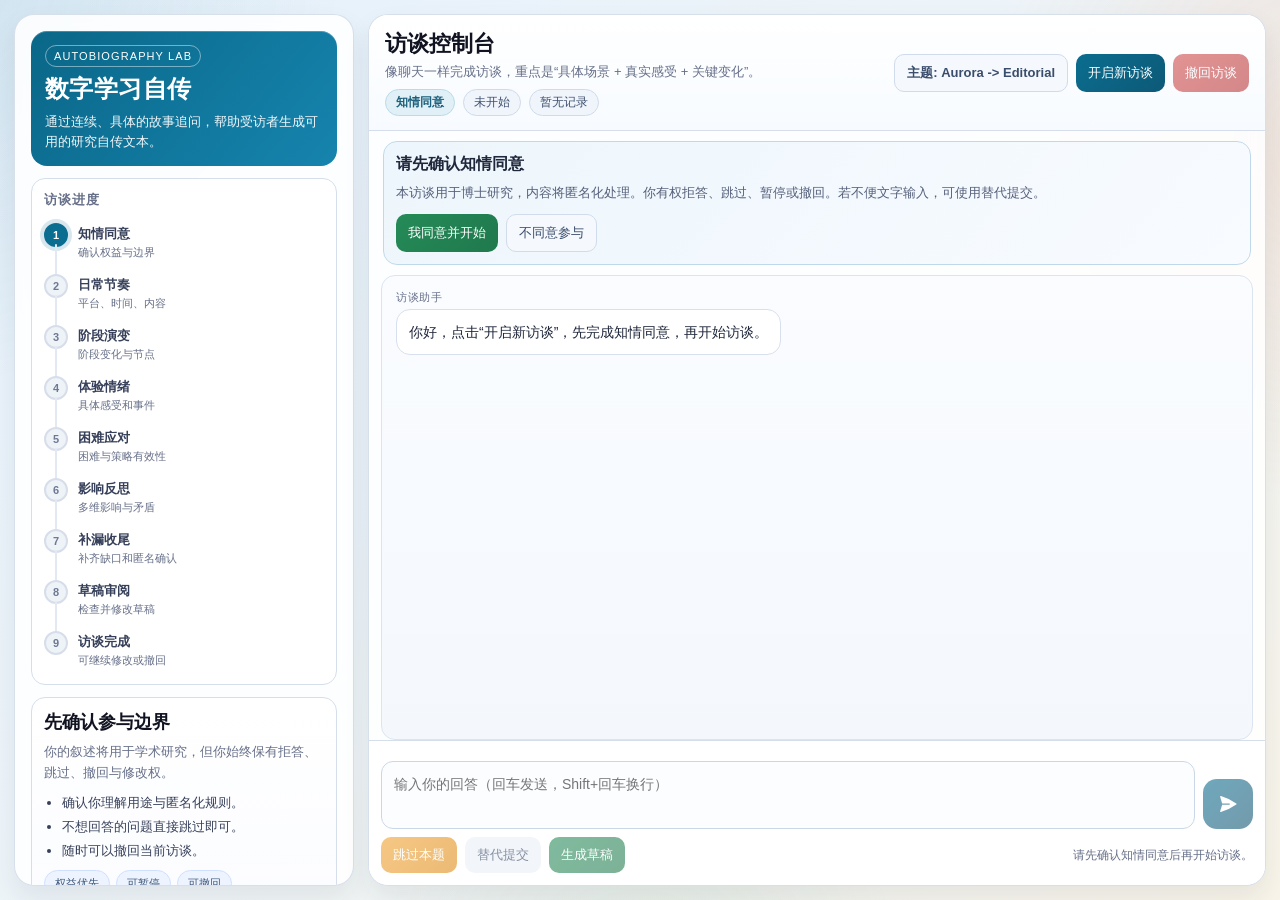
==== static/index.html @ bca1d4b9 "feat(frontend): split assets and add guided dual-theme interview UI" ====
<!DOCTYPE html>
<html lang="zh-CN">
<head>
    <meta charset="UTF-8" />
    <meta name="viewport" content="width=device-width, initial-scale=1.0" />
    <title>数字学习自传访谈</title>
    <link rel="stylesheet" href="/static/styles.css" />
</head>
<body>
<div class="ambient"></div>

<div class="app-shell">
    <aside class="left-panel">
        <section class="brand-card">
            <span class="brand-tag">Autobiography Lab</span>
            <h1 class="brand-title">数字学习自传</h1>
            <p class="brand-subtitle">通过连续、具体的故事追问，帮助受访者生成可用的研究自传文本。</p>
        </section>

        <section class="stage-card">
            <h3 class="card-title">访谈进度</h3>
            <div class="stage-rail" id="stageRail"></div>
        </section>

        <section class="guide-card">
            <h2 class="guide-title" id="guideTitle">访谈引导</h2>
            <p class="guide-desc" id="guideDesc"></p>
            <ul class="guide-list" id="guideList"></ul>
            <div class="guide-examples" id="guideExamples"></div>
        </section>

        <section class="rights-card">
            <h3 class="card-title">参与者权益</h3>
            <ul class="rights-list">
                <li>可跳过任何问题，不需要解释。</li>
                <li>可随时撤回访谈。</li>
                <li>可上传替代材料（音频/视频转写）。</li>
                <li>生成草稿后可继续修改再定稿。</li>
                <li>系统会对敏感信息做匿名化处理。</li>
            </ul>
        </section>
    </aside>

    <main class="main-panel">
        <header class="topbar">
            <div>
                <h2 class="topbar-title">访谈控制台</h2>
                <p class="topbar-sub">像聊天一样完成访谈，重点是“具体场景 + 真实感受 + 关键变化”。</p>
                <div class="meta-row">
                    <span class="pill stage" id="stageBadge" data-stage="consent_pending">待同意</span>
                    <span class="pill" id="tokenBadge">未开始</span>
                    <span class="pill" id="statsBadge">暂无记录</span>
                </div>
            </div>
            <div class="topbar-actions">
                <button class="btn btn-plain theme-toggle" id="themeToggleBtn" onclick="toggleTheme()">切换主题</button>
                <button class="btn btn-brand" id="newInterviewBtn" onclick="startNewInterview()">开启新访谈</button>
                <button class="btn btn-danger" id="withdrawBtn" onclick="withdrawInterview()">撤回访谈</button>
            </div>
        </header>

        <section class="consent-strip" id="consentStrip">
            <h3 class="consent-title">请先确认知情同意</h3>
            <p class="consent-copy">
                本访谈用于博士研究，内容将匿名化处理。你有权拒答、跳过、暂停或撤回。若不便文字输入，可使用替代提交。
            </p>
            <div class="consent-actions">
                <button class="btn btn-primary" id="consentAgreeBtn" onclick="handleConsent(true)">我同意并开始</button>
                <button class="btn btn-plain" id="consentRejectBtn" onclick="handleConsent(false)">不同意参与</button>
            </div>
        </section>

        <section class="messages-wrap">
            <div class="messages" id="messages"></div>
        </section>

        <section class="composer">
            <div class="quick-chip-row" id="quickChips"></div>
            <div class="composer-row">
                <textarea id="userInput" placeholder="输入你的回答（回车发送，Shift+回车换行）" onkeydown="if(event.key==='Enter' && !event.shiftKey){event.preventDefault(); sendMessage();}"></textarea>
                <button class="circle-btn" id="sendBtn" onclick="sendMessage()" title="发送">
                    <svg xmlns="http://www.w3.org/2000/svg" viewBox="0 0 24 24" width="20" height="20" fill="currentColor">
                        <path d="M3.478 2.405a.75.75 0 00-.926.94l2.432 7.905H13.5a.75.75 0 010 1.5H4.984l-2.432 7.905a.75.75 0 00.926.94 60.519 60.519 0 0018.445-8.986.75.75 0 000-1.218A60.517 60.517 0 003.478 2.405z"/>
                    </svg>
                </button>
            </div>
            <div class="action-row">
                <div class="action-left">
                    <button class="btn btn-warning" id="skipBtn" onclick="skipQuestion()">跳过本题</button>
                    <button class="btn btn-secondary" id="altBtn" onclick="openAltModal()">替代提交</button>
                    <button class="btn btn-primary" id="finalizeBtn" onclick="finalizeInterview()">生成草稿</button>
                </div>
                <div class="action-right review-actions" id="reviewActions">
                    <button class="btn btn-secondary" onclick="openDraftModal()">查看草稿</button>
                    <button class="btn btn-secondary" onclick="focusRevisionInput()">继续修改</button>
                    <button class="btn btn-primary" onclick="approveFinal()">确认定稿</button>
                </div>
                <div class="status-line" id="statusLine"></div>
            </div>
        </section>
    </main>
</div>

<div class="modal" id="altModal" onclick="onBackdropClose(event, 'altModal')">
    <div class="sheet" role="dialog" aria-modal="true" aria-labelledby="altModalTitle">
        <h2 id="altModalTitle">替代提交</h2>
        <p class="sheet-sub">可提交音频/视频链接，或直接粘贴转写文本。系统会将转写并入访谈材料。</p>
        <div class="form-grid">
            <label>
                提交类型
                <select id="altType">
                    <option value="audio">audio</option>
                    <option value="video">video</option>
                    <option value="text_document">text_document</option>
                </select>
            </label>
            <label>
                链接（可选）
                <input class="field" id="altUrl" placeholder="https://..." />
            </label>
            <label>
                转写文本（建议）
                <textarea class="field" id="altTranscript" rows="6" placeholder="粘贴音频/视频转写文本"></textarea>
            </label>
            <label>
                补充说明（可选）
                <textarea class="field" id="altNote" rows="3" placeholder="例如：这是昨晚口述的学习回顾"></textarea>
            </label>
        </div>
        <div class="sheet-actions">
            <button class="btn btn-plain" onclick="closeAltModal()">取消</button>
            <button class="btn btn-primary" id="altSubmitBtn" onclick="submitAlternative()">提交替代材料</button>
        </div>
    </div>
</div>

<div class="modal" id="draftModal" onclick="onBackdropClose(event, 'draftModal')">
    <div class="sheet" role="dialog" aria-modal="true" aria-labelledby="draftModalTitle">
        <h2 id="draftModalTitle">自传草稿</h2>
        <p class="sheet-sub">先审阅草稿，再通过“继续修改”给出定向修改指令。</p>
        <pre id="draftContent">尚未生成草稿。</pre>
        <div class="form-grid">
            <label>
                修改指令
                <textarea class="field" id="reviseInstruction" rows="3" placeholder="例如：减少概括，增加职场阶段的具体事件与情绪细节"></textarea>
            </label>
        </div>
        <div class="sheet-actions">
            <button class="btn btn-plain" onclick="closeDraftModal()">关闭</button>
            <button class="btn btn-secondary" id="reviseBtn" onclick="reviseDraft()">继续修改草稿</button>
            <button class="btn btn-primary" id="approveBtn" onclick="approveFinal()">确认定稿</button>
        </div>
    </div>
</div>

<div class="toast" id="toast"></div>

<script src="/static/app.js" defer></script>
</body>
</html>
---- static/styles.css ----
:root {
            --ink-950: #111321;
            --ink-800: #1f273b;
            --ink-700: #37405a;
            --ink-500: #677089;
            --ink-300: #9ca7c0;
            --line: #d5deea;
            --paper: #ffffff;
            --cloud: #f3f7fb;
            --sky-a: #e6f1fb;
            --sky-b: #f9f4e9;
            --brand: #0b6d8f;
            --brand-strong: #035573;
            --brand-soft: #d9edf5;
            --accent: #e97b42;
            --accent-soft: #ffe5d6;
            --success: #24915f;
            --danger: #c73939;
            --warning: #f59c00;
            --shadow-lg: 0 24px 48px rgba(22, 34, 59, 0.12);
            --shadow-md: 0 12px 26px rgba(22, 34, 59, 0.08);
            --radius-xl: 20px;
            --radius-lg: 14px;
            --radius-md: 10px;
            --font-body: "Avenir Next", "PingFang SC", "Noto Sans SC", "Microsoft YaHei", sans-serif;
            --font-title: "Optima", "Avenir Next", "PingFang SC", sans-serif;
        }

        * { box-sizing: border-box; }

        html, body {
            margin: 0;
            padding: 0;
            width: 100%;
            height: 100%;
        }

        body {
            font-family: var(--font-body);
            color: var(--ink-800);
            background: linear-gradient(140deg, var(--sky-a) 0%, #edf4f9 44%, var(--sky-b) 100%);
            overflow: hidden;
            transition: background 0.35s ease, color 0.25s ease;
        }

        .ambient {
            position: fixed;
            inset: 0;
            pointer-events: none;
            z-index: 0;
            background:
                radial-gradient(40rem 40rem at -8% -6%, rgba(11, 109, 143, 0.12), transparent 70%),
                radial-gradient(32rem 32rem at 104% 16%, rgba(233, 123, 66, 0.14), transparent 70%),
                radial-gradient(24rem 24rem at 50% 110%, rgba(36, 145, 95, 0.08), transparent 70%);
            transition: background 0.35s ease;
        }

        body[data-theme="editorial"] {
            --ink-950: #251a16;
            --ink-800: #3a2d27;
            --ink-700: #56443b;
            --ink-500: #7f6a5d;
            --ink-300: #b5a79c;
            --line: #e4d8cb;
            --paper: #fffefb;
            --cloud: #f7efe8;
            --sky-a: #f5e7db;
            --sky-b: #efe6d7;
            --brand: #8c4f2f;
            --brand-strong: #6f3e25;
            --brand-soft: #f7dfcf;
            --accent: #b55d32;
            --accent-soft: #fbe1d2;
            --success: #2b7a57;
            --danger: #b24343;
            --warning: #d08d2a;
            --font-body: "Source Sans 3", "PingFang SC", "Noto Sans SC", "Microsoft YaHei", sans-serif;
            --font-title: "Iowan Old Style", "Songti SC", "Noto Serif SC", serif;
        }

        body[data-theme="editorial"] .ambient {
            background:
                radial-gradient(34rem 34rem at -8% -6%, rgba(181, 93, 50, 0.14), transparent 70%),
                radial-gradient(28rem 28rem at 104% 16%, rgba(140, 79, 47, 0.16), transparent 70%),
                radial-gradient(26rem 26rem at 50% 110%, rgba(187, 138, 91, 0.1), transparent 70%);
        }

        .app-shell {
            position: relative;
            z-index: 1;
            max-width: 1320px;
            margin: 0 auto;
            padding: 14px;
            height: 100%;
            display: grid;
            grid-template-columns: 340px minmax(0, 1fr);
            gap: 14px;
        }

        .left-panel,
        .main-panel {
            background: rgba(255, 255, 255, 0.88);
            border: 1px solid rgba(213, 222, 234, 0.94);
            border-radius: var(--radius-xl);
            box-shadow: var(--shadow-md);
            backdrop-filter: blur(8px);
        }

        .left-panel {
            padding: 16px;
            overflow: auto;
            display: flex;
            flex-direction: column;
            gap: 12px;
        }

        .brand-card {
            background: linear-gradient(130deg, #0a6788, #1684ae);
            color: #fff;
            border-radius: 16px;
            padding: 14px;
            box-shadow: inset 0 1px 0 rgba(255,255,255,0.24);
        }

        .brand-tag {
            display: inline-block;
            font-size: 11px;
            letter-spacing: 0.1em;
            text-transform: uppercase;
            padding: 4px 8px;
            border-radius: 999px;
            border: 1px solid rgba(255,255,255,0.44);
            margin-bottom: 8px;
        }

        .brand-title {
            margin: 0;
            font-family: var(--font-title);
            font-size: 24px;
            line-height: 1.2;
            letter-spacing: 0.02em;
        }

        .brand-subtitle {
            margin: 8px 0 0;
            font-size: 13px;
            line-height: 1.55;
            opacity: 0.94;
        }

        .stage-card,
        .guide-card,
        .rights-card {
            border: 1px solid var(--line);
            border-radius: 14px;
            background: var(--paper);
            padding: 12px;
        }

        .card-title {
            margin: 0 0 10px;
            font-size: 13px;
            letter-spacing: 0.08em;
            color: var(--ink-500);
            text-transform: uppercase;
        }

        .stage-rail {
            display: flex;
            flex-direction: column;
            gap: 6px;
        }

        .stage-item {
            position: relative;
            display: grid;
            grid-template-columns: 24px 1fr;
            gap: 10px;
            padding: 4px 0;
        }

        .stage-item:not(:last-child)::after {
            content: "";
            position: absolute;
            left: 11px;
            top: 25px;
            width: 2px;
            height: calc(100% - 3px);
            border-radius: 10px;
            background: #e2e9f2;
        }

        .stage-dot {
            position: relative;
            width: 24px;
            height: 24px;
            border-radius: 999px;
            border: 2px solid #d7deea;
            background: #eef3f8;
            display: grid;
            place-items: center;
            font-size: 11px;
            font-weight: 700;
            color: #6e7893;
        }

        .stage-copy {
            padding-top: 2px;
        }

        .stage-name {
            font-size: 13px;
            font-weight: 600;
            color: var(--ink-700);
        }

        .stage-hint {
            margin-top: 2px;
            font-size: 11px;
            color: var(--ink-500);
        }

        .stage-item.completed .stage-dot {
            background: #dff4e9;
            border-color: #9ad7bb;
            color: #1e8055;
        }

        .stage-item.active .stage-dot {
            background: var(--brand);
            border-color: var(--brand);
            color: #fff;
            box-shadow: 0 0 0 4px rgba(11, 109, 143, 0.16);
        }

        .stage-item.blocked .stage-dot {
            background: #fee6e6;
            border-color: #f3adad;
            color: #b03838;
        }

        .guide-card {
            background: linear-gradient(180deg, #ffffff, #fbfcff);
        }

        .guide-title {
            margin: 0;
            font-size: 18px;
            font-family: var(--font-title);
            color: var(--ink-950);
        }

        .guide-desc {
            margin: 8px 0 10px;
            font-size: 13px;
            color: var(--ink-500);
            line-height: 1.6;
        }

        .guide-list {
            margin: 0;
            padding-left: 18px;
            display: grid;
            gap: 6px;
            font-size: 13px;
            color: var(--ink-700);
        }

        .guide-examples {
            margin-top: 10px;
            display: flex;
            flex-wrap: wrap;
            gap: 6px;
        }

        .example-pill {
            background: #eef4ff;
            border: 1px solid #cfe0ff;
            border-radius: 999px;
            padding: 5px 10px;
            font-size: 11px;
            color: #3b5679;
        }

        .rights-list {
            margin: 0;
            padding-left: 16px;
            display: grid;
            gap: 6px;
            font-size: 12px;
            line-height: 1.55;
            color: var(--ink-600, #56617d);
        }

        .main-panel {
            min-width: 0;
            display: grid;
            grid-template-rows: auto auto minmax(0, 1fr) auto;
            overflow: hidden;
        }

        .topbar {
            padding: 14px 16px;
            border-bottom: 1px solid var(--line);
            display: flex;
            align-items: center;
            justify-content: space-between;
            gap: 10px;
            background: linear-gradient(180deg, #ffffff, #f7fbff);
        }

        .topbar-title {
            margin: 0;
            font-size: 22px;
            font-family: var(--font-title);
            color: var(--ink-950);
        }

        .topbar-sub {
            margin: 4px 0 0;
            color: var(--ink-500);
            font-size: 13px;
        }

        .meta-row {
            margin-top: 8px;
            display: flex;
            flex-wrap: wrap;
            gap: 8px;
        }

        .pill {
            border-radius: 999px;
            padding: 4px 10px;
            font-size: 12px;
            border: 1px solid #cfdaea;
            background: #f0f5fb;
            color: #3f506f;
        }

        .pill.stage {
            background: #e0f0f6;
            color: #1d607d;
            border-color: #b9dbe8;
            font-weight: 600;
        }

        .pill.stage[data-stage="review"] {
            background: #fff3e8;
            color: #8d4f1e;
            border-color: #f3cfaa;
        }

        .pill.stage[data-stage="done"] {
            background: #dff4e9;
            color: #1e8055;
            border-color: #9cd8bb;
        }

        .pill.stage[data-stage="withdrawn"] {
            background: #fee5e5;
            color: #a93232;
            border-color: #efbbbb;
        }

        .topbar-actions {
            display: flex;
            flex-wrap: wrap;
            gap: 8px;
            justify-content: flex-end;
        }

        .theme-toggle {
            min-width: 98px;
            font-weight: 600;
        }

        .consent-strip {
            margin: 10px 14px 0;
            border: 1px solid #bfd9ea;
            border-radius: 14px;
            background: linear-gradient(130deg, #edf6fc, #f8fbff);
            padding: 12px;
            display: none;
            animation: fadeUp 0.35s ease;
        }

        .consent-strip.visible { display: block; }

        .consent-title {
            margin: 0;
            font-size: 16px;
            color: var(--ink-900);
        }

        .consent-copy {
            margin: 8px 0 0;
            font-size: 13px;
            line-height: 1.6;
            color: var(--ink-600, #55607b);
        }

        .consent-actions {
            margin-top: 10px;
            display: flex;
            gap: 8px;
            flex-wrap: wrap;
        }

        .messages-wrap {
            padding: 10px 12px 0;
            min-height: 0;
        }

        .messages {
            height: 100%;
            overflow: auto;
            border: 1px solid #dbe4f0;
            border-radius: 14px;
            background: linear-gradient(180deg, #fafcff, #f4f8fd);
            padding: 14px;
            display: flex;
            flex-direction: column;
            gap: 12px;
        }

        .message {
            display: flex;
            flex-direction: column;
            gap: 4px;
            max-width: 84%;
            animation: fadeUp 0.24s ease;
        }

        .message.user {
            margin-left: auto;
            align-items: flex-end;
        }

        .message.assistant {
            align-items: flex-start;
        }

        .message.system {
            align-self: center;
            max-width: 95%;
        }

        .message-role {
            font-size: 11px;
            letter-spacing: 0.06em;
            color: var(--ink-500);
            text-transform: uppercase;
        }

        .bubble {
            border-radius: 14px;
            padding: 11px 12px;
            font-size: 14px;
            line-height: 1.6;
            white-space: pre-wrap;
            word-break: break-word;
            border: 1px solid #d7e0ec;
            background: #fff;
        }

        .message.user .bubble {
            color: #fff;
            border-color: transparent;
            background: linear-gradient(135deg, #0a6f93, #0f5d7f);
            box-shadow: 0 8px 18px rgba(10, 111, 147, 0.2);
        }

        .message.assistant .bubble {
            background: #fff;
        }

        .message.system .bubble {
            background: #fff3e4;
            border-color: #f2d3a4;
            color: #87531f;
        }

        .bubble.typing::after {
            content: "▋";
            margin-left: 6px;
            animation: blink 1s infinite;
        }

        .composer {
            border-top: 1px solid var(--line);
            background: #ffffff;
            padding: 10px 12px 12px;
            display: grid;
            gap: 8px;
        }

        .quick-chip-row {
            display: flex;
            gap: 6px;
            overflow-x: auto;
            scrollbar-width: thin;
            padding-bottom: 2px;
        }

        .quick-chip {
            border: 1px solid #c8d8ee;
            background: #edf4fd;
            color: #315174;
            border-radius: 999px;
            font-size: 12px;
            padding: 6px 10px;
            white-space: nowrap;
            cursor: pointer;
            transition: transform 0.15s ease, box-shadow 0.15s ease;
        }

        .quick-chip:hover {
            transform: translateY(-1px);
            box-shadow: 0 6px 14px rgba(33, 86, 132, 0.14);
        }

        .composer-row {
            display: grid;
            grid-template-columns: 1fr auto;
            gap: 8px;
            align-items: end;
        }

        textarea {
            width: 100%;
            resize: none;
            border-radius: 12px;
            border: 1px solid #cad7e8;
            background: #fbfdff;
            min-height: 54px;
            max-height: 138px;
            padding: 12px;
            font-family: var(--font-body);
            font-size: 14px;
            line-height: 1.5;
            color: var(--ink-800);
            transition: border-color 0.18s ease, box-shadow 0.18s ease;
        }

        textarea:focus {
            outline: none;
            border-color: #4f87c7;
            box-shadow: 0 0 0 4px rgba(79, 135, 199, 0.17);
        }

        .circle-btn {
            width: 50px;
            height: 50px;
            border-radius: 14px;
            border: none;
            background: linear-gradient(135deg, #0a6a8d, #0f5371);
            color: #fff;
            cursor: pointer;
            box-shadow: 0 10px 18px rgba(10, 106, 141, 0.24);
            display: grid;
            place-items: center;
        }

        .circle-btn:hover { transform: translateY(-1px); }

        .circle-btn:disabled,
        .btn:disabled,
        .quick-chip:disabled {
            cursor: not-allowed;
            opacity: 0.58;
            transform: none;
            box-shadow: none;
        }

        .action-row {
            display: flex;
            align-items: center;
            justify-content: space-between;
            gap: 8px;
            flex-wrap: wrap;
        }

        .action-left,
        .action-right {
            display: flex;
            gap: 8px;
            flex-wrap: wrap;
        }

        .status-line {
            font-size: 12px;
            color: var(--ink-500);
            max-width: 100%;
        }

        .review-actions {
            display: none;
            gap: 8px;
            flex-wrap: wrap;
        }

        .review-actions.visible {
            display: flex;
        }

        .btn {
            border: none;
            border-radius: 10px;
            padding: 9px 12px;
            font-size: 13px;
            font-family: var(--font-body);
            cursor: pointer;
            transition: transform 0.15s ease, opacity 0.15s ease;
        }

        .btn:hover { transform: translateY(-1px); }

        .btn-primary {
            background: linear-gradient(135deg, #258a58, #1f794c);
            color: #fff;
        }

        .btn-secondary {
            background: #e9eef6;
            color: #2f425f;
        }

        .btn-plain {
            background: #f5f8fc;
            color: #3a4d6c;
            border: 1px solid #d0dceb;
        }

        .btn-warning {
            background: linear-gradient(135deg, #f0a02c, #dd8910);
            color: #fff;
        }

        .btn-danger {
            background: linear-gradient(135deg, #cf4747, #b93333);
            color: #fff;
        }

        .btn-brand {
            background: linear-gradient(135deg, #0b6d8f, #0d5977);
            color: #fff;
        }

        body[data-theme="editorial"] .brand-card {
            background: linear-gradient(140deg, #7f4d31, #9b6542);
        }

        body[data-theme="editorial"] .guide-card {
            background: linear-gradient(180deg, #fffdf8, #fff4eb);
        }

        body[data-theme="editorial"] .pill.stage {
            background: #f6e4d5;
            color: #7f4326;
            border-color: #e3c2aa;
        }

        body[data-theme="editorial"] .quick-chip {
            background: #f9ecdf;
            border-color: #e6c8b1;
            color: #7a4a2f;
        }

        body[data-theme="editorial"] .message.user .bubble {
            background: linear-gradient(135deg, #a45d37, #8c4c2d);
            box-shadow: 0 8px 18px rgba(117, 69, 44, 0.2);
        }

        body[data-theme="editorial"] .btn-primary {
            background: linear-gradient(135deg, #2f7a55, #266646);
        }

        body[data-theme="editorial"] .btn-brand {
            background: linear-gradient(135deg, #8c4f2f, #6f3e25);
        }

        body[data-theme="editorial"] .sheet pre {
            background: #fffaf4;
        }

        .modal {
            position: fixed;
            inset: 0;
            z-index: 1200;
            background: rgba(15, 27, 44, 0.56);
            backdrop-filter: blur(6px);
            display: flex;
            align-items: center;
            justify-content: center;
            opacity: 0;
            visibility: hidden;
            transition: opacity 0.22s ease, visibility 0.22s ease;
            padding: 16px;
        }

        .modal.visible {
            opacity: 1;
            visibility: visible;
        }

        .sheet {
            width: min(860px, 96vw);
            max-height: 88vh;
            overflow: auto;
            background: #fff;
            border-radius: 16px;
            border: 1px solid #d7e2f0;
            box-shadow: var(--shadow-lg);
            padding: 16px;
            transform: translateY(16px) scale(0.99);
            transition: transform 0.22s ease;
        }

        .modal.visible .sheet {
            transform: translateY(0) scale(1);
        }

        .sheet h2 {
            margin: 0;
            font-family: var(--font-title);
            font-size: 24px;
            color: var(--ink-950);
        }

        .sheet-sub {
            margin: 8px 0 0;
            color: var(--ink-500);
            font-size: 13px;
        }

        .sheet pre {
            margin: 12px 0 0;
            border: 1px solid #dee6f2;
            border-radius: 12px;
            padding: 14px;
            background: #fbfdff;
            white-space: pre-wrap;
            line-height: 1.8;
            font-size: 15px;
            font-family: "Palatino", "STKaiti", "Noto Serif SC", serif;
            color: #222937;
        }

        .form-grid {
            margin-top: 14px;
            display: grid;
            gap: 10px;
        }

        .form-grid label {
            font-size: 13px;
            color: var(--ink-700);
            display: grid;
            gap: 6px;
        }

        .field,
        select {
            width: 100%;
            border: 1px solid #ccdaea;
            border-radius: 10px;
            background: #fff;
            padding: 10px;
            font-family: var(--font-body);
            font-size: 13px;
            color: var(--ink-800);
        }

        .field:focus,
        select:focus {
            outline: none;
            border-color: #4f87c7;
            box-shadow: 0 0 0 3px rgba(79, 135, 199, 0.14);
        }

        .sheet-actions {
            margin-top: 12px;
            display: flex;
            gap: 8px;
            flex-wrap: wrap;
            justify-content: flex-end;
        }

        .toast {
            position: fixed;
            left: 50%;
            bottom: 16px;
            transform: translateX(-50%) translateY(10px);
            border-radius: 10px;
            border: 1px solid #d4dfec;
            background: #fff;
            box-shadow: 0 10px 22px rgba(18, 32, 56, 0.2);
            padding: 10px 12px;
            font-size: 13px;
            color: #24324a;
            opacity: 0;
            visibility: hidden;
            transition: all 0.18s ease;
            z-index: 1300;
        }

        .toast.visible {
            opacity: 1;
            visibility: visible;
            transform: translateX(-50%) translateY(0);
        }

        .toast.error {
            border-color: #efbcbc;
            background: #fff0f0;
            color: #952f2f;
        }

        .toast.success {
            border-color: #aad5be;
            background: #ecfaf2;
            color: #1f7d51;
        }

        @keyframes fadeUp {
            from {
                opacity: 0;
                transform: translateY(8px);
            }
            to {
                opacity: 1;
                transform: translateY(0);
            }
        }

        @keyframes blink { 50% { opacity: 0; } }

        @media (max-width: 1080px) {
            .app-shell {
                grid-template-columns: 1fr;
                padding: 10px;
                gap: 10px;
            }

            .left-panel {
                max-height: 38vh;
            }
        }

        @media (max-width: 720px) {
            .topbar {
                flex-direction: column;
                align-items: flex-start;
            }

            .topbar-actions {
                width: 100%;
                justify-content: flex-start;
            }

            .message {
                max-width: 94%;
            }

            .action-row {
                flex-direction: column;
                align-items: flex-start;
            }

            .action-left,
            .action-right {
                width: 100%;
            }

            .btn {
                flex: 1;
                min-width: 120px;
            }
        }
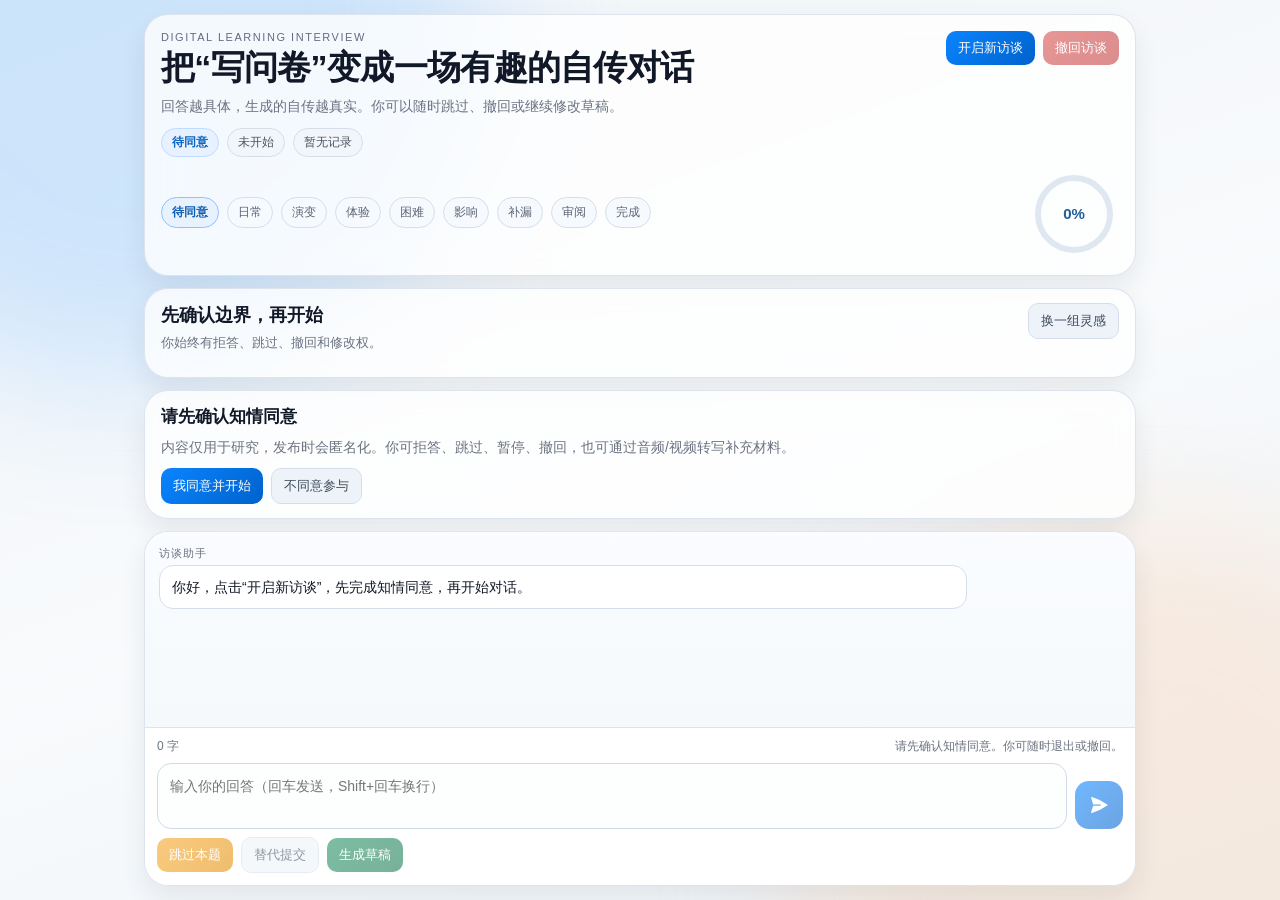
==== commit 48c1a084: "feat: switch backend to doubao api and redesign frontend to apple-like interactive ui" ====
--- a/static/index.html
+++ b/static/index.html
@@ -7,124 +7,109 @@
     <link rel="stylesheet" href="/static/styles.css" />
 </head>
 <body>
-<div class="ambient"></div>
+<div class="orb orb-a"></div>
+<div class="orb orb-b"></div>
+<canvas id="celebrateCanvas" aria-hidden="true"></canvas>
 
 <div class="app-shell">
-    <aside class="left-panel">
-        <section class="brand-card">
-            <span class="brand-tag">Autobiography Lab</span>
-            <h1 class="brand-title">数字学习自传</h1>
-            <p class="brand-subtitle">通过连续、具体的故事追问，帮助受访者生成可用的研究自传文本。</p>
-        </section>
-
-        <section class="stage-card">
-            <h3 class="card-title">访谈进度</h3>
-            <div class="stage-rail" id="stageRail"></div>
-        </section>
-
-        <section class="guide-card">
-            <h2 class="guide-title" id="guideTitle">访谈引导</h2>
-            <p class="guide-desc" id="guideDesc"></p>
-            <ul class="guide-list" id="guideList"></ul>
-            <div class="guide-examples" id="guideExamples"></div>
-        </section>
-
-        <section class="rights-card">
-            <h3 class="card-title">参与者权益</h3>
-            <ul class="rights-list">
-                <li>可跳过任何问题，不需要解释。</li>
-                <li>可随时撤回访谈。</li>
-                <li>可上传替代材料（音频/视频转写）。</li>
-                <li>生成草稿后可继续修改再定稿。</li>
-                <li>系统会对敏感信息做匿名化处理。</li>
-            </ul>
-        </section>
-    </aside>
-
-    <main class="main-panel">
-        <header class="topbar">
-            <div>
-                <h2 class="topbar-title">访谈控制台</h2>
-                <p class="topbar-sub">像聊天一样完成访谈，重点是“具体场景 + 真实感受 + 关键变化”。</p>
-                <div class="meta-row">
-                    <span class="pill stage" id="stageBadge" data-stage="consent_pending">待同意</span>
+    <header class="hero-card glass" id="heroCard">
+        <div class="hero-main">
+            <div class="hero-copy">
+                <p class="hero-kicker">Digital Learning Interview</p>
+                <h1>把“写问卷”变成一场有趣的自传对话</h1>
+                <p class="hero-sub">回答越具体，生成的自传越真实。你可以随时跳过、撤回或继续修改草稿。</p>
+                <div class="hero-meta">
+                    <span class="pill pill-stage" id="stageBadge" data-stage="consent_pending">待同意</span>
                     <span class="pill" id="tokenBadge">未开始</span>
                     <span class="pill" id="statsBadge">暂无记录</span>
                 </div>
             </div>
-            <div class="topbar-actions">
-                <button class="btn btn-plain theme-toggle" id="themeToggleBtn" onclick="toggleTheme()">切换主题</button>
-                <button class="btn btn-brand" id="newInterviewBtn" onclick="startNewInterview()">开启新访谈</button>
+            <div class="hero-actions">
+                <button class="btn btn-primary" id="newInterviewBtn" onclick="startNewInterview()">开启新访谈</button>
                 <button class="btn btn-danger" id="withdrawBtn" onclick="withdrawInterview()">撤回访谈</button>
             </div>
-        </header>
+        </div>
+        <div class="progress-zone">
+            <div class="progress-track" id="progressTrack"></div>
+            <div class="ring-box">
+                <svg viewBox="0 0 120 120" class="ring-svg" aria-hidden="true">
+                    <circle cx="60" cy="60" r="48" class="ring-bg"></circle>
+                    <circle cx="60" cy="60" r="48" class="ring-fg" id="progressRingStroke"></circle>
+                </svg>
+                <div class="ring-text" id="progressRingText">0%</div>
+            </div>
+        </div>
+    </header>
 
-        <section class="consent-strip" id="consentStrip">
-            <h3 class="consent-title">请先确认知情同意</h3>
-            <p class="consent-copy">
-                本访谈用于博士研究，内容将匿名化处理。你有权拒答、跳过、暂停或撤回。若不便文字输入，可使用替代提交。
-            </p>
-            <div class="consent-actions">
-                <button class="btn btn-primary" id="consentAgreeBtn" onclick="handleConsent(true)">我同意并开始</button>
-                <button class="btn btn-plain" id="consentRejectBtn" onclick="handleConsent(false)">不同意参与</button>
+    <section class="guide-card glass">
+        <div class="guide-head">
+            <div>
+                <h2 id="guideTitle">访谈引导</h2>
+                <p id="guideDesc"></p>
             </div>
-        </section>
+            <button class="btn btn-plain" id="shuffleSparkBtn" onclick="shuffleSparks()">换一组灵感</button>
+        </div>
+        <div class="chip-row" id="quickChips"></div>
+    </section>
 
-        <section class="messages-wrap">
-            <div class="messages" id="messages"></div>
-        </section>
+    <section class="consent-card glass" id="consentCard">
+        <h3>请先确认知情同意</h3>
+        <p>内容仅用于研究，发布时会匿名化。你可拒答、跳过、暂停、撤回，也可通过音频/视频转写补充材料。</p>
+        <div class="consent-actions">
+            <button class="btn btn-primary" id="consentAgreeBtn" onclick="handleConsent(true)">我同意并开始</button>
+            <button class="btn btn-plain" id="consentRejectBtn" onclick="handleConsent(false)">不同意参与</button>
+        </div>
+    </section>
 
-        <section class="composer">
-            <div class="quick-chip-row" id="quickChips"></div>
+    <section class="chat-card glass">
+        <div class="messages" id="messages"></div>
+        <div class="composer">
+            <div class="composer-meta">
+                <span id="wordCounter">0 字</span>
+                <span id="statusLine">准备开始</span>
+            </div>
             <div class="composer-row">
-                <textarea id="userInput" placeholder="输入你的回答（回车发送，Shift+回车换行）" onkeydown="if(event.key==='Enter' && !event.shiftKey){event.preventDefault(); sendMessage();}"></textarea>
-                <button class="circle-btn" id="sendBtn" onclick="sendMessage()" title="发送">
+                <textarea id="userInput" placeholder="输入你的回答（回车发送，Shift+回车换行）" onkeydown="handleInputKey(event)"></textarea>
+                <button class="send-btn" id="sendBtn" onclick="sendMessage()" title="发送">
                     <svg xmlns="http://www.w3.org/2000/svg" viewBox="0 0 24 24" width="20" height="20" fill="currentColor">
                         <path d="M3.478 2.405a.75.75 0 00-.926.94l2.432 7.905H13.5a.75.75 0 010 1.5H4.984l-2.432 7.905a.75.75 0 00.926.94 60.519 60.519 0 0018.445-8.986.75.75 0 000-1.218A60.517 60.517 0 003.478 2.405z"/>
                     </svg>
                 </button>
             </div>
             <div class="action-row">
-                <div class="action-left">
-                    <button class="btn btn-warning" id="skipBtn" onclick="skipQuestion()">跳过本题</button>
-                    <button class="btn btn-secondary" id="altBtn" onclick="openAltModal()">替代提交</button>
-                    <button class="btn btn-primary" id="finalizeBtn" onclick="finalizeInterview()">生成草稿</button>
-                </div>
-                <div class="action-right review-actions" id="reviewActions">
-                    <button class="btn btn-secondary" onclick="openDraftModal()">查看草稿</button>
-                    <button class="btn btn-secondary" onclick="focusRevisionInput()">继续修改</button>
+                <button class="btn btn-warning" id="skipBtn" onclick="skipQuestion()">跳过本题</button>
+                <button class="btn btn-plain" id="altBtn" onclick="openAltModal()">替代提交</button>
+                <button class="btn btn-secondary" id="finalizeBtn" onclick="finalizeInterview()">生成草稿</button>
+                <div class="review-actions" id="reviewActions">
+                    <button class="btn btn-plain" onclick="openDraftModal()">查看草稿</button>
+                    <button class="btn btn-plain" onclick="focusRevisionInput()">继续修改</button>
                     <button class="btn btn-primary" onclick="approveFinal()">确认定稿</button>
                 </div>
-                <div class="status-line" id="statusLine"></div>
             </div>
-        </section>
-    </main>
+        </div>
+    </section>
 </div>
 
 <div class="modal" id="altModal" onclick="onBackdropClose(event, 'altModal')">
     <div class="sheet" role="dialog" aria-modal="true" aria-labelledby="altModalTitle">
         <h2 id="altModalTitle">替代提交</h2>
-        <p class="sheet-sub">可提交音频/视频链接，或直接粘贴转写文本。系统会将转写并入访谈材料。</p>
+        <p class="sheet-sub">你可以贴链接，也可以直接粘贴转写文本。</p>
         <div class="form-grid">
-            <label>
-                提交类型
+            <label>提交类型
                 <select id="altType">
                     <option value="audio">audio</option>
                     <option value="video">video</option>
                     <option value="text_document">text_document</option>
                 </select>
             </label>
-            <label>
-                链接（可选）
+            <label>链接（可选）
                 <input class="field" id="altUrl" placeholder="https://..." />
             </label>
-            <label>
-                转写文本（建议）
-                <textarea class="field" id="altTranscript" rows="6" placeholder="粘贴音频/视频转写文本"></textarea>
+            <label>转写文本（建议）
+                <textarea class="field" id="altTranscript" rows="6" placeholder="粘贴音频或视频的转写内容"></textarea>
             </label>
-            <label>
-                补充说明（可选）
-                <textarea class="field" id="altNote" rows="3" placeholder="例如：这是昨晚口述的学习回顾"></textarea>
+            <label>补充说明（可选）
+                <textarea class="field" id="altNote" rows="3" placeholder="例如：这是昨晚散步时录的口述"></textarea>
             </label>
         </div>
         <div class="sheet-actions">
@@ -137,17 +122,16 @@
 <div class="modal" id="draftModal" onclick="onBackdropClose(event, 'draftModal')">
     <div class="sheet" role="dialog" aria-modal="true" aria-labelledby="draftModalTitle">
         <h2 id="draftModalTitle">自传草稿</h2>
-        <p class="sheet-sub">先审阅草稿，再通过“继续修改”给出定向修改指令。</p>
+        <p class="sheet-sub">先通读草稿，再给修改指令，满意后再定稿。</p>
         <pre id="draftContent">尚未生成草稿。</pre>
         <div class="form-grid">
-            <label>
-                修改指令
-                <textarea class="field" id="reviseInstruction" rows="3" placeholder="例如：减少概括，增加职场阶段的具体事件与情绪细节"></textarea>
+            <label>修改指令
+                <textarea class="field" id="reviseInstruction" rows="3" placeholder="例如：减少概括，补充职场阶段具体细节和感受"></textarea>
             </label>
         </div>
         <div class="sheet-actions">
             <button class="btn btn-plain" onclick="closeDraftModal()">关闭</button>
-            <button class="btn btn-secondary" id="reviseBtn" onclick="reviseDraft()">继续修改草稿</button>
+            <button class="btn btn-plain" id="reviseBtn" onclick="reviseDraft()">继续修改草稿</button>
             <button class="btn btn-primary" id="approveBtn" onclick="approveFinal()">确认定稿</button>
         </div>
     </div>
--- a/static/styles.css
+++ b/static/styles.css
@@ -1,880 +1,744 @@
-        :root {
-            --ink-950: #111321;
-            --ink-800: #1f273b;
-            --ink-700: #37405a;
-            --ink-500: #677089;
-            --ink-300: #9ca7c0;
-            --line: #d5deea;
-            --paper: #ffffff;
-            --cloud: #f3f7fb;
-            --sky-a: #e6f1fb;
-            --sky-b: #f9f4e9;
-            --brand: #0b6d8f;
-            --brand-strong: #035573;
-            --brand-soft: #d9edf5;
-            --accent: #e97b42;
-            --accent-soft: #ffe5d6;
-            --success: #24915f;
-            --danger: #c73939;
-            --warning: #f59c00;
-            --shadow-lg: 0 24px 48px rgba(22, 34, 59, 0.12);
-            --shadow-md: 0 12px 26px rgba(22, 34, 59, 0.08);
-            --radius-xl: 20px;
-            --radius-lg: 14px;
-            --radius-md: 10px;
-            --font-body: "Avenir Next", "PingFang SC", "Noto Sans SC", "Microsoft YaHei", sans-serif;
-            --font-title: "Optima", "Avenir Next", "PingFang SC", sans-serif;
-        }
-
-        * { box-sizing: border-box; }
-
-        html, body {
-            margin: 0;
-            padding: 0;
-            width: 100%;
-            height: 100%;
-        }
-
-        body {
-            font-family: var(--font-body);
-            color: var(--ink-800);
-            background: linear-gradient(140deg, var(--sky-a) 0%, #edf4f9 44%, var(--sky-b) 100%);
-            overflow: hidden;
-            transition: background 0.35s ease, color 0.25s ease;
-        }
-
-        .ambient {
-            position: fixed;
-            inset: 0;
-            pointer-events: none;
-            z-index: 0;
-            background:
-                radial-gradient(40rem 40rem at -8% -6%, rgba(11, 109, 143, 0.12), transparent 70%),
-                radial-gradient(32rem 32rem at 104% 16%, rgba(233, 123, 66, 0.14), transparent 70%),
-                radial-gradient(24rem 24rem at 50% 110%, rgba(36, 145, 95, 0.08), transparent 70%);
-            transition: background 0.35s ease;
-        }
-
-        body[data-theme="editorial"] {
-            --ink-950: #251a16;
-            --ink-800: #3a2d27;
-            --ink-700: #56443b;
-            --ink-500: #7f6a5d;
-            --ink-300: #b5a79c;
-            --line: #e4d8cb;
-            --paper: #fffefb;
-            --cloud: #f7efe8;
-            --sky-a: #f5e7db;
-            --sky-b: #efe6d7;
-            --brand: #8c4f2f;
-            --brand-strong: #6f3e25;
-            --brand-soft: #f7dfcf;
-            --accent: #b55d32;
-            --accent-soft: #fbe1d2;
-            --success: #2b7a57;
-            --danger: #b24343;
-            --warning: #d08d2a;
-            --font-body: "Source Sans 3", "PingFang SC", "Noto Sans SC", "Microsoft YaHei", sans-serif;
-            --font-title: "Iowan Old Style", "Songti SC", "Noto Serif SC", serif;
-        }
-
-        body[data-theme="editorial"] .ambient {
-            background:
-                radial-gradient(34rem 34rem at -8% -6%, rgba(181, 93, 50, 0.14), transparent 70%),
-                radial-gradient(28rem 28rem at 104% 16%, rgba(140, 79, 47, 0.16), transparent 70%),
-                radial-gradient(26rem 26rem at 50% 110%, rgba(187, 138, 91, 0.1), transparent 70%);
-        }
-
-        .app-shell {
-            position: relative;
-            z-index: 1;
-            max-width: 1320px;
-            margin: 0 auto;
-            padding: 14px;
-            height: 100%;
-            display: grid;
-            grid-template-columns: 340px minmax(0, 1fr);
-            gap: 14px;
-        }
-
-        .left-panel,
-        .main-panel {
-            background: rgba(255, 255, 255, 0.88);
-            border: 1px solid rgba(213, 222, 234, 0.94);
-            border-radius: var(--radius-xl);
-            box-shadow: var(--shadow-md);
-            backdrop-filter: blur(8px);
-        }
-
-        .left-panel {
-            padding: 16px;
-            overflow: auto;
-            display: flex;
-            flex-direction: column;
-            gap: 12px;
-        }
-
-        .brand-card {
-            background: linear-gradient(130deg, #0a6788, #1684ae);
-            color: #fff;
-            border-radius: 16px;
-            padding: 14px;
-            box-shadow: inset 0 1px 0 rgba(255,255,255,0.24);
-        }
-
-        .brand-tag {
-            display: inline-block;
-            font-size: 11px;
-            letter-spacing: 0.1em;
-            text-transform: uppercase;
-            padding: 4px 8px;
-            border-radius: 999px;
-            border: 1px solid rgba(255,255,255,0.44);
-            margin-bottom: 8px;
-        }
-
-        .brand-title {
-            margin: 0;
-            font-family: var(--font-title);
-            font-size: 24px;
-            line-height: 1.2;
-            letter-spacing: 0.02em;
-        }
-
-        .brand-subtitle {
-            margin: 8px 0 0;
-            font-size: 13px;
-            line-height: 1.55;
-            opacity: 0.94;
-        }
-
-        .stage-card,
-        .guide-card,
-        .rights-card {
-            border: 1px solid var(--line);
-            border-radius: 14px;
-            background: var(--paper);
-            padding: 12px;
-        }
-
-        .card-title {
-            margin: 0 0 10px;
-            font-size: 13px;
-            letter-spacing: 0.08em;
-            color: var(--ink-500);
-            text-transform: uppercase;
-        }
-
-        .stage-rail {
-            display: flex;
-            flex-direction: column;
-            gap: 6px;
-        }
-
-        .stage-item {
-            position: relative;
-            display: grid;
-            grid-template-columns: 24px 1fr;
-            gap: 10px;
-            padding: 4px 0;
-        }
-
-        .stage-item:not(:last-child)::after {
-            content: "";
-            position: absolute;
-            left: 11px;
-            top: 25px;
-            width: 2px;
-            height: calc(100% - 3px);
-            border-radius: 10px;
-            background: #e2e9f2;
-        }
-
-        .stage-dot {
-            position: relative;
-            width: 24px;
-            height: 24px;
-            border-radius: 999px;
-            border: 2px solid #d7deea;
-            background: #eef3f8;
-            display: grid;
-            place-items: center;
-            font-size: 11px;
-            font-weight: 700;
-            color: #6e7893;
-        }
-
-        .stage-copy {
-            padding-top: 2px;
-        }
-
-        .stage-name {
-            font-size: 13px;
-            font-weight: 600;
-            color: var(--ink-700);
-        }
-
-        .stage-hint {
-            margin-top: 2px;
-            font-size: 11px;
-            color: var(--ink-500);
-        }
-
-        .stage-item.completed .stage-dot {
-            background: #dff4e9;
-            border-color: #9ad7bb;
-            color: #1e8055;
-        }
-
-        .stage-item.active .stage-dot {
-            background: var(--brand);
-            border-color: var(--brand);
-            color: #fff;
-            box-shadow: 0 0 0 4px rgba(11, 109, 143, 0.16);
-        }
-
-        .stage-item.blocked .stage-dot {
-            background: #fee6e6;
-            border-color: #f3adad;
-            color: #b03838;
-        }
-
-        .guide-card {
-            background: linear-gradient(180deg, #ffffff, #fbfcff);
-        }
-
-        .guide-title {
-            margin: 0;
-            font-size: 18px;
-            font-family: var(--font-title);
-            color: var(--ink-950);
-        }
-
-        .guide-desc {
-            margin: 8px 0 10px;
-            font-size: 13px;
-            color: var(--ink-500);
-            line-height: 1.6;
-        }
-
-        .guide-list {
-            margin: 0;
-            padding-left: 18px;
-            display: grid;
-            gap: 6px;
-            font-size: 13px;
-            color: var(--ink-700);
-        }
-
-        .guide-examples {
-            margin-top: 10px;
-            display: flex;
-            flex-wrap: wrap;
-            gap: 6px;
-        }
-
-        .example-pill {
-            background: #eef4ff;
-            border: 1px solid #cfe0ff;
-            border-radius: 999px;
-            padding: 5px 10px;
-            font-size: 11px;
-            color: #3b5679;
-        }
-
-        .rights-list {
-            margin: 0;
-            padding-left: 16px;
-            display: grid;
-            gap: 6px;
-            font-size: 12px;
-            line-height: 1.55;
-            color: var(--ink-600, #56617d);
-        }
-
-        .main-panel {
-            min-width: 0;
-            display: grid;
-            grid-template-rows: auto auto minmax(0, 1fr) auto;
-            overflow: hidden;
-        }
-
-        .topbar {
-            padding: 14px 16px;
-            border-bottom: 1px solid var(--line);
-            display: flex;
-            align-items: center;
-            justify-content: space-between;
-            gap: 10px;
-            background: linear-gradient(180deg, #ffffff, #f7fbff);
-        }
-
-        .topbar-title {
-            margin: 0;
-            font-size: 22px;
-            font-family: var(--font-title);
-            color: var(--ink-950);
-        }
-
-        .topbar-sub {
-            margin: 4px 0 0;
-            color: var(--ink-500);
-            font-size: 13px;
-        }
-
-        .meta-row {
-            margin-top: 8px;
-            display: flex;
-            flex-wrap: wrap;
-            gap: 8px;
-        }
-
-        .pill {
-            border-radius: 999px;
-            padding: 4px 10px;
-            font-size: 12px;
-            border: 1px solid #cfdaea;
-            background: #f0f5fb;
-            color: #3f506f;
-        }
-
-        .pill.stage {
-            background: #e0f0f6;
-            color: #1d607d;
-            border-color: #b9dbe8;
-            font-weight: 600;
-        }
-
-        .pill.stage[data-stage="review"] {
-            background: #fff3e8;
-            color: #8d4f1e;
-            border-color: #f3cfaa;
-        }
-
-        .pill.stage[data-stage="done"] {
-            background: #dff4e9;
-            color: #1e8055;
-            border-color: #9cd8bb;
-        }
-
-        .pill.stage[data-stage="withdrawn"] {
-            background: #fee5e5;
-            color: #a93232;
-            border-color: #efbbbb;
-        }
-
-        .topbar-actions {
-            display: flex;
-            flex-wrap: wrap;
-            gap: 8px;
-            justify-content: flex-end;
-        }
-
-        .theme-toggle {
-            min-width: 98px;
-            font-weight: 600;
-        }
-
-        .consent-strip {
-            margin: 10px 14px 0;
-            border: 1px solid #bfd9ea;
-            border-radius: 14px;
-            background: linear-gradient(130deg, #edf6fc, #f8fbff);
-            padding: 12px;
-            display: none;
-            animation: fadeUp 0.35s ease;
-        }
-
-        .consent-strip.visible { display: block; }
-
-        .consent-title {
-            margin: 0;
-            font-size: 16px;
-            color: var(--ink-900);
-        }
-
-        .consent-copy {
-            margin: 8px 0 0;
-            font-size: 13px;
-            line-height: 1.6;
-            color: var(--ink-600, #55607b);
-        }
-
-        .consent-actions {
-            margin-top: 10px;
-            display: flex;
-            gap: 8px;
-            flex-wrap: wrap;
-        }
-
-        .messages-wrap {
-            padding: 10px 12px 0;
-            min-height: 0;
-        }
-
-        .messages {
-            height: 100%;
-            overflow: auto;
-            border: 1px solid #dbe4f0;
-            border-radius: 14px;
-            background: linear-gradient(180deg, #fafcff, #f4f8fd);
-            padding: 14px;
-            display: flex;
-            flex-direction: column;
-            gap: 12px;
-        }
-
-        .message {
-            display: flex;
-            flex-direction: column;
-            gap: 4px;
-            max-width: 84%;
-            animation: fadeUp 0.24s ease;
-        }
-
-        .message.user {
-            margin-left: auto;
-            align-items: flex-end;
-        }
-
-        .message.assistant {
-            align-items: flex-start;
-        }
-
-        .message.system {
-            align-self: center;
-            max-width: 95%;
-        }
-
-        .message-role {
-            font-size: 11px;
-            letter-spacing: 0.06em;
-            color: var(--ink-500);
-            text-transform: uppercase;
-        }
-
-        .bubble {
-            border-radius: 14px;
-            padding: 11px 12px;
-            font-size: 14px;
-            line-height: 1.6;
-            white-space: pre-wrap;
-            word-break: break-word;
-            border: 1px solid #d7e0ec;
-            background: #fff;
-        }
-
-        .message.user .bubble {
-            color: #fff;
-            border-color: transparent;
-            background: linear-gradient(135deg, #0a6f93, #0f5d7f);
-            box-shadow: 0 8px 18px rgba(10, 111, 147, 0.2);
-        }
-
-        .message.assistant .bubble {
-            background: #fff;
-        }
-
-        .message.system .bubble {
-            background: #fff3e4;
-            border-color: #f2d3a4;
-            color: #87531f;
-        }
-
-        .bubble.typing::after {
-            content: "▋";
-            margin-left: 6px;
-            animation: blink 1s infinite;
-        }
-
-        .composer {
-            border-top: 1px solid var(--line);
-            background: #ffffff;
-            padding: 10px 12px 12px;
-            display: grid;
-            gap: 8px;
-        }
-
-        .quick-chip-row {
-            display: flex;
-            gap: 6px;
-            overflow-x: auto;
-            scrollbar-width: thin;
-            padding-bottom: 2px;
-        }
-
-        .quick-chip {
-            border: 1px solid #c8d8ee;
-            background: #edf4fd;
-            color: #315174;
-            border-radius: 999px;
-            font-size: 12px;
-            padding: 6px 10px;
-            white-space: nowrap;
-            cursor: pointer;
-            transition: transform 0.15s ease, box-shadow 0.15s ease;
-        }
-
-        .quick-chip:hover {
-            transform: translateY(-1px);
-            box-shadow: 0 6px 14px rgba(33, 86, 132, 0.14);
-        }
-
-        .composer-row {
-            display: grid;
-            grid-template-columns: 1fr auto;
-            gap: 8px;
-            align-items: end;
-        }
-
-        textarea {
-            width: 100%;
-            resize: none;
-            border-radius: 12px;
-            border: 1px solid #cad7e8;
-            background: #fbfdff;
-            min-height: 54px;
-            max-height: 138px;
-            padding: 12px;
-            font-family: var(--font-body);
-            font-size: 14px;
-            line-height: 1.5;
-            color: var(--ink-800);
-            transition: border-color 0.18s ease, box-shadow 0.18s ease;
-        }
-
-        textarea:focus {
-            outline: none;
-            border-color: #4f87c7;
-            box-shadow: 0 0 0 4px rgba(79, 135, 199, 0.17);
-        }
-
-        .circle-btn {
-            width: 50px;
-            height: 50px;
-            border-radius: 14px;
-            border: none;
-            background: linear-gradient(135deg, #0a6a8d, #0f5371);
-            color: #fff;
-            cursor: pointer;
-            box-shadow: 0 10px 18px rgba(10, 106, 141, 0.24);
-            display: grid;
-            place-items: center;
-        }
-
-        .circle-btn:hover { transform: translateY(-1px); }
-
-        .circle-btn:disabled,
-        .btn:disabled,
-        .quick-chip:disabled {
-            cursor: not-allowed;
-            opacity: 0.58;
-            transform: none;
-            box-shadow: none;
-        }
-
-        .action-row {
-            display: flex;
-            align-items: center;
-            justify-content: space-between;
-            gap: 8px;
-            flex-wrap: wrap;
-        }
-
-        .action-left,
-        .action-right {
-            display: flex;
-            gap: 8px;
-            flex-wrap: wrap;
-        }
-
-        .status-line {
-            font-size: 12px;
-            color: var(--ink-500);
-            max-width: 100%;
-        }
-
-        .review-actions {
-            display: none;
-            gap: 8px;
-            flex-wrap: wrap;
-        }
-
-        .review-actions.visible {
-            display: flex;
-        }
-
-        .btn {
-            border: none;
-            border-radius: 10px;
-            padding: 9px 12px;
-            font-size: 13px;
-            font-family: var(--font-body);
-            cursor: pointer;
-            transition: transform 0.15s ease, opacity 0.15s ease;
-        }
-
-        .btn:hover { transform: translateY(-1px); }
-
-        .btn-primary {
-            background: linear-gradient(135deg, #258a58, #1f794c);
-            color: #fff;
-        }
-
-        .btn-secondary {
-            background: #e9eef6;
-            color: #2f425f;
-        }
-
-        .btn-plain {
-            background: #f5f8fc;
-            color: #3a4d6c;
-            border: 1px solid #d0dceb;
-        }
-
-        .btn-warning {
-            background: linear-gradient(135deg, #f0a02c, #dd8910);
-            color: #fff;
-        }
-
-        .btn-danger {
-            background: linear-gradient(135deg, #cf4747, #b93333);
-            color: #fff;
-        }
-
-        .btn-brand {
-            background: linear-gradient(135deg, #0b6d8f, #0d5977);
-            color: #fff;
-        }
-
-        body[data-theme="editorial"] .brand-card {
-            background: linear-gradient(140deg, #7f4d31, #9b6542);
-        }
-
-        body[data-theme="editorial"] .guide-card {
-            background: linear-gradient(180deg, #fffdf8, #fff4eb);
-        }
-
-        body[data-theme="editorial"] .pill.stage {
-            background: #f6e4d5;
-            color: #7f4326;
-            border-color: #e3c2aa;
-        }
-
-        body[data-theme="editorial"] .quick-chip {
-            background: #f9ecdf;
-            border-color: #e6c8b1;
-            color: #7a4a2f;
-        }
-
-        body[data-theme="editorial"] .message.user .bubble {
-            background: linear-gradient(135deg, #a45d37, #8c4c2d);
-            box-shadow: 0 8px 18px rgba(117, 69, 44, 0.2);
-        }
-
-        body[data-theme="editorial"] .btn-primary {
-            background: linear-gradient(135deg, #2f7a55, #266646);
-        }
-
-        body[data-theme="editorial"] .btn-brand {
-            background: linear-gradient(135deg, #8c4f2f, #6f3e25);
-        }
-
-        body[data-theme="editorial"] .sheet pre {
-            background: #fffaf4;
-        }
-
-        .modal {
-            position: fixed;
-            inset: 0;
-            z-index: 1200;
-            background: rgba(15, 27, 44, 0.56);
-            backdrop-filter: blur(6px);
-            display: flex;
-            align-items: center;
-            justify-content: center;
-            opacity: 0;
-            visibility: hidden;
-            transition: opacity 0.22s ease, visibility 0.22s ease;
-            padding: 16px;
-        }
-
-        .modal.visible {
-            opacity: 1;
-            visibility: visible;
-        }
-
-        .sheet {
-            width: min(860px, 96vw);
-            max-height: 88vh;
-            overflow: auto;
-            background: #fff;
-            border-radius: 16px;
-            border: 1px solid #d7e2f0;
-            box-shadow: var(--shadow-lg);
-            padding: 16px;
-            transform: translateY(16px) scale(0.99);
-            transition: transform 0.22s ease;
-        }
-
-        .modal.visible .sheet {
-            transform: translateY(0) scale(1);
-        }
-
-        .sheet h2 {
-            margin: 0;
-            font-family: var(--font-title);
-            font-size: 24px;
-            color: var(--ink-950);
-        }
-
-        .sheet-sub {
-            margin: 8px 0 0;
-            color: var(--ink-500);
-            font-size: 13px;
-        }
-
-        .sheet pre {
-            margin: 12px 0 0;
-            border: 1px solid #dee6f2;
-            border-radius: 12px;
-            padding: 14px;
-            background: #fbfdff;
-            white-space: pre-wrap;
-            line-height: 1.8;
-            font-size: 15px;
-            font-family: "Palatino", "STKaiti", "Noto Serif SC", serif;
-            color: #222937;
-        }
-
-        .form-grid {
-            margin-top: 14px;
-            display: grid;
-            gap: 10px;
-        }
-
-        .form-grid label {
-            font-size: 13px;
-            color: var(--ink-700);
-            display: grid;
-            gap: 6px;
-        }
-
-        .field,
-        select {
-            width: 100%;
-            border: 1px solid #ccdaea;
-            border-radius: 10px;
-            background: #fff;
-            padding: 10px;
-            font-family: var(--font-body);
-            font-size: 13px;
-            color: var(--ink-800);
-        }
-
-        .field:focus,
-        select:focus {
-            outline: none;
-            border-color: #4f87c7;
-            box-shadow: 0 0 0 3px rgba(79, 135, 199, 0.14);
-        }
-
-        .sheet-actions {
-            margin-top: 12px;
-            display: flex;
-            gap: 8px;
-            flex-wrap: wrap;
-            justify-content: flex-end;
-        }
-
-        .toast {
-            position: fixed;
-            left: 50%;
-            bottom: 16px;
-            transform: translateX(-50%) translateY(10px);
-            border-radius: 10px;
-            border: 1px solid #d4dfec;
-            background: #fff;
-            box-shadow: 0 10px 22px rgba(18, 32, 56, 0.2);
-            padding: 10px 12px;
-            font-size: 13px;
-            color: #24324a;
-            opacity: 0;
-            visibility: hidden;
-            transition: all 0.18s ease;
-            z-index: 1300;
-        }
-
-        .toast.visible {
-            opacity: 1;
-            visibility: visible;
-            transform: translateX(-50%) translateY(0);
-        }
-
-        .toast.error {
-            border-color: #efbcbc;
-            background: #fff0f0;
-            color: #952f2f;
-        }
-
-        .toast.success {
-            border-color: #aad5be;
-            background: #ecfaf2;
-            color: #1f7d51;
-        }
-
-        @keyframes fadeUp {
-            from {
-                opacity: 0;
-                transform: translateY(8px);
-            }
-            to {
-                opacity: 1;
-                transform: translateY(0);
-            }
-        }
-
-        @keyframes blink { 50% { opacity: 0; } }
-
-        @media (max-width: 1080px) {
-            .app-shell {
-                grid-template-columns: 1fr;
-                padding: 10px;
-                gap: 10px;
-            }
-
-            .left-panel {
-                max-height: 38vh;
-            }
-        }
-
-        @media (max-width: 720px) {
-            .topbar {
-                flex-direction: column;
-                align-items: flex-start;
-            }
-
-            .topbar-actions {
-                width: 100%;
-                justify-content: flex-start;
-            }
-
-            .message {
-                max-width: 94%;
-            }
-
-            .action-row {
-                flex-direction: column;
-                align-items: flex-start;
-            }
-
-            .action-left,
-            .action-right {
-                width: 100%;
-            }
-
-            .btn {
-                flex: 1;
-                min-width: 120px;
-            }
-        }
+:root {
+    --bg: #f4f6f9;
+    --card: rgba(255, 255, 255, 0.78);
+    --line: #dce3ec;
+    --text: #111827;
+    --muted: #6b7280;
+    --brand: #0a84ff;
+    --brand-strong: #0062cc;
+    --success: #1d9a5f;
+    --warning: #f59e0b;
+    --danger: #d14343;
+    --radius-xl: 24px;
+    --radius-lg: 18px;
+    --radius-md: 12px;
+    --shadow-lg: 0 24px 44px rgba(31, 41, 55, 0.12);
+    --shadow-md: 0 12px 26px rgba(31, 41, 55, 0.08);
+    --font: "SF Pro Text", "SF Pro Display", -apple-system, BlinkMacSystemFont, "PingFang SC", "Helvetica Neue", sans-serif;
+}
+
+* {
+    box-sizing: border-box;
+}
+
+html, body {
+    margin: 0;
+    width: 100%;
+    height: 100%;
+}
+
+body {
+    font-family: var(--font);
+    color: var(--text);
+    background: linear-gradient(160deg, #f0f4f8 0%, #f8fafc 52%, #eef4f9 100%);
+    overflow: hidden;
+}
+
+.orb {
+    position: fixed;
+    width: 44rem;
+    height: 44rem;
+    border-radius: 999px;
+    filter: blur(70px);
+    opacity: 0.35;
+    pointer-events: none;
+    z-index: 0;
+    transition: transform 0.25s ease;
+}
+
+.orb-a {
+    background: #8bc5ff;
+    top: -20rem;
+    left: -14rem;
+}
+
+.orb-b {
+    background: #ffd3b0;
+    right: -14rem;
+    bottom: -20rem;
+}
+
+#celebrateCanvas {
+    position: fixed;
+    inset: 0;
+    pointer-events: none;
+    z-index: 8;
+}
+
+.app-shell {
+    position: relative;
+    z-index: 10;
+    max-width: 1020px;
+    margin: 0 auto;
+    height: 100%;
+    padding: 14px;
+    display: grid;
+    grid-template-rows: auto auto auto minmax(0, 1fr);
+    gap: 12px;
+}
+
+.glass {
+    background: var(--card);
+    border: 1px solid rgba(220, 227, 236, 0.95);
+    border-radius: var(--radius-xl);
+    backdrop-filter: blur(16px);
+    box-shadow: var(--shadow-md);
+}
+
+.hero-card {
+    padding: 16px;
+    display: grid;
+    gap: 12px;
+    transition: transform 0.18s ease, box-shadow 0.18s ease;
+}
+
+.hero-main {
+    display: flex;
+    align-items: flex-start;
+    justify-content: space-between;
+    gap: 12px;
+}
+
+.hero-kicker {
+    margin: 0;
+    font-size: 11px;
+    letter-spacing: 0.14em;
+    color: #5f6d7f;
+    text-transform: uppercase;
+}
+
+.hero-copy h1 {
+    margin: 4px 0 0;
+    font-size: clamp(24px, 3.2vw, 34px);
+    line-height: 1.18;
+    letter-spacing: -0.02em;
+}
+
+.hero-sub {
+    margin: 8px 0 0;
+    font-size: 14px;
+    line-height: 1.62;
+    color: var(--muted);
+}
+
+.hero-meta {
+    margin-top: 10px;
+    display: flex;
+    flex-wrap: wrap;
+    gap: 8px;
+}
+
+.hero-actions {
+    display: flex;
+    gap: 8px;
+    flex-wrap: wrap;
+    justify-content: flex-end;
+}
+
+.pill {
+    border-radius: 999px;
+    padding: 5px 10px;
+    font-size: 12px;
+    background: #f2f5f9;
+    border: 1px solid #d5dde8;
+    color: #4b5563;
+}
+
+.pill-stage {
+    background: #e7f1ff;
+    border-color: #bfdbff;
+    color: #0c66c2;
+    font-weight: 600;
+}
+
+.pill-stage[data-stage="review"] {
+    background: #fff4e8;
+    border-color: #ffd5aa;
+    color: #9d5b10;
+}
+
+.pill-stage[data-stage="done"] {
+    background: #e7f7ef;
+    border-color: #bce9d0;
+    color: #1f7d50;
+}
+
+.pill-stage[data-stage="withdrawn"] {
+    background: #fdeaea;
+    border-color: #f5c0c0;
+    color: #a73737;
+}
+
+.progress-zone {
+    display: grid;
+    grid-template-columns: minmax(0, 1fr) auto;
+    gap: 12px;
+    align-items: center;
+}
+
+.progress-track {
+    display: flex;
+    gap: 8px;
+    overflow-x: auto;
+    padding-bottom: 2px;
+    scrollbar-width: thin;
+}
+
+.track-item {
+    border: 1px solid #d5dee9;
+    background: #f6f9fd;
+    border-radius: 999px;
+    padding: 6px 10px;
+    font-size: 12px;
+    color: #5b6474;
+    white-space: nowrap;
+}
+
+.track-item.active {
+    border-color: #8ec1ff;
+    background: #e8f2ff;
+    color: #115fb4;
+    font-weight: 600;
+}
+
+.track-item.done {
+    border-color: #aadfbe;
+    background: #eaf8f0;
+    color: #1f8153;
+}
+
+.ring-box {
+    position: relative;
+    width: 90px;
+    height: 90px;
+}
+
+.ring-svg {
+    width: 100%;
+    height: 100%;
+    transform: rotate(-90deg);
+}
+
+.ring-bg,
+.ring-fg {
+    fill: none;
+    stroke-width: 8;
+}
+
+.ring-bg {
+    stroke: #dfe7f1;
+}
+
+.ring-fg {
+    stroke: url(#progressGradient);
+    stroke: #0a84ff;
+    stroke-linecap: round;
+    stroke-dasharray: 302;
+    stroke-dashoffset: 302;
+    transition: stroke-dashoffset 0.4s ease;
+}
+
+.ring-text {
+    position: absolute;
+    inset: 0;
+    display: grid;
+    place-items: center;
+    font-size: 15px;
+    font-weight: 700;
+    color: #215d98;
+}
+
+.guide-card {
+    padding: 14px 16px;
+}
+
+.guide-head {
+    display: flex;
+    justify-content: space-between;
+    gap: 10px;
+    align-items: flex-start;
+}
+
+.guide-head h2 {
+    margin: 0;
+    font-size: 18px;
+}
+
+.guide-head p {
+    margin: 6px 0 0;
+    font-size: 13px;
+    color: var(--muted);
+    line-height: 1.55;
+}
+
+.chip-row {
+    margin-top: 10px;
+    display: flex;
+    gap: 8px;
+    overflow-x: auto;
+    scrollbar-width: thin;
+    transition: transform 0.2s ease;
+}
+
+.chip-row.shuffle {
+    transform: translateY(2px) scale(0.99);
+}
+
+.spark-chip {
+    border: 1px solid #c9daf0;
+    background: #eef5ff;
+    color: #1f4f87;
+    border-radius: 999px;
+    padding: 7px 12px;
+    font-size: 12px;
+    cursor: pointer;
+    white-space: nowrap;
+    transition: transform 0.16s ease, box-shadow 0.16s ease;
+}
+
+.spark-chip:hover {
+    transform: translateY(-1px);
+    box-shadow: 0 8px 16px rgba(33, 86, 132, 0.14);
+}
+
+.consent-card {
+    padding: 14px 16px;
+    display: none;
+    animation: fadeUp 0.25s ease;
+}
+
+.consent-card.visible {
+    display: block;
+}
+
+.consent-card h3 {
+    margin: 0;
+    font-size: 17px;
+}
+
+.consent-card p {
+    margin: 8px 0 0;
+    font-size: 14px;
+    color: var(--muted);
+    line-height: 1.6;
+}
+
+.consent-actions {
+    margin-top: 10px;
+    display: flex;
+    flex-wrap: wrap;
+    gap: 8px;
+}
+
+.chat-card {
+    min-height: 0;
+    display: grid;
+    grid-template-rows: minmax(0, 1fr) auto;
+    overflow: hidden;
+}
+
+.messages {
+    min-height: 0;
+    overflow: auto;
+    padding: 14px;
+    display: flex;
+    flex-direction: column;
+    gap: 12px;
+    background: linear-gradient(180deg, #fafcff, #f5f9fc);
+}
+
+.message {
+    max-width: 84%;
+    display: flex;
+    flex-direction: column;
+    gap: 4px;
+    animation: fadeUp 0.22s ease;
+}
+
+.message.user {
+    margin-left: auto;
+    align-items: flex-end;
+}
+
+.message.system {
+    align-self: center;
+    max-width: 94%;
+}
+
+.role {
+    font-size: 11px;
+    letter-spacing: 0.08em;
+    color: #6b7280;
+    text-transform: uppercase;
+}
+
+.bubble {
+    border-radius: 14px;
+    border: 1px solid #d5deea;
+    background: #fff;
+    padding: 10px 12px;
+    white-space: pre-wrap;
+    word-break: break-word;
+    font-size: 14px;
+    line-height: 1.58;
+}
+
+.message.user .bubble {
+    color: #fff;
+    border-color: transparent;
+    background: linear-gradient(135deg, #0a84ff, #0062cc);
+    box-shadow: 0 8px 16px rgba(10, 132, 255, 0.23);
+}
+
+.message.system .bubble {
+    background: #fff4e8;
+    border-color: #f3d2ac;
+    color: #8d5318;
+}
+
+.bubble.typing {
+    display: inline-flex;
+    align-items: center;
+    gap: 3px;
+}
+
+.bubble.typing span {
+    width: 6px;
+    height: 6px;
+    border-radius: 999px;
+    background: #8ca2bb;
+    animation: pulse 1s infinite;
+}
+
+.bubble.typing span:nth-child(2) {
+    animation-delay: 0.15s;
+}
+
+.bubble.typing span:nth-child(3) {
+    animation-delay: 0.3s;
+}
+
+.composer {
+    border-top: 1px solid #dce4ee;
+    padding: 10px 12px 12px;
+    background: rgba(255, 255, 255, 0.95);
+}
+
+.composer-meta {
+    display: flex;
+    justify-content: space-between;
+    gap: 8px;
+    font-size: 12px;
+    color: #6b7280;
+    margin-bottom: 8px;
+}
+
+.composer-row {
+    display: grid;
+    grid-template-columns: 1fr auto;
+    gap: 8px;
+    align-items: end;
+}
+
+textarea {
+    width: 100%;
+    min-height: 54px;
+    max-height: 140px;
+    resize: none;
+    border: 1px solid #cfdbe9;
+    border-radius: 14px;
+    background: #fdfefe;
+    padding: 12px;
+    font-size: 14px;
+    line-height: 1.5;
+    font-family: var(--font);
+    color: var(--text);
+    transition: border-color 0.16s ease, box-shadow 0.16s ease;
+}
+
+textarea:focus {
+    outline: none;
+    border-color: #87b8ff;
+    box-shadow: 0 0 0 4px rgba(10, 132, 255, 0.15);
+}
+
+.send-btn {
+    width: 48px;
+    height: 48px;
+    border: none;
+    border-radius: 14px;
+    background: linear-gradient(135deg, #0a84ff, #0062cc);
+    color: #fff;
+    display: grid;
+    place-items: center;
+    cursor: pointer;
+    box-shadow: 0 10px 18px rgba(10, 132, 255, 0.25);
+    transition: transform 0.16s ease;
+}
+
+.send-btn:hover {
+    transform: translateY(-1px);
+}
+
+.action-row {
+    margin-top: 8px;
+    display: flex;
+    flex-wrap: wrap;
+    align-items: center;
+    gap: 8px;
+}
+
+.review-actions {
+    display: none;
+    gap: 8px;
+    flex-wrap: wrap;
+}
+
+.review-actions.visible {
+    display: flex;
+}
+
+.btn {
+    border: none;
+    border-radius: 10px;
+    padding: 8px 12px;
+    font-size: 13px;
+    font-family: var(--font);
+    cursor: pointer;
+    transition: transform 0.16s ease;
+}
+
+.btn:hover {
+    transform: translateY(-1px);
+}
+
+.btn-primary {
+    background: linear-gradient(135deg, #0a84ff, #0062cc);
+    color: #fff;
+}
+
+.btn-secondary {
+    background: linear-gradient(135deg, #1e8f61, #17774f);
+    color: #fff;
+}
+
+.btn-warning {
+    background: linear-gradient(135deg, #f5a623, #e48d05);
+    color: #fff;
+}
+
+.btn-danger {
+    background: linear-gradient(135deg, #d94a4a, #c23a3a);
+    color: #fff;
+}
+
+.btn-plain {
+    background: #eef3f9;
+    color: #3f4b5c;
+    border: 1px solid #d4deeb;
+}
+
+.btn:disabled,
+.send-btn:disabled,
+.spark-chip:disabled {
+    cursor: not-allowed;
+    opacity: 0.58;
+    transform: none;
+    box-shadow: none;
+}
+
+.modal {
+    position: fixed;
+    inset: 0;
+    z-index: 40;
+    background: rgba(17, 24, 39, 0.5);
+    backdrop-filter: blur(6px);
+    display: flex;
+    align-items: center;
+    justify-content: center;
+    padding: 16px;
+    opacity: 0;
+    visibility: hidden;
+    transition: opacity 0.2s ease, visibility 0.2s ease;
+}
+
+.modal.visible {
+    opacity: 1;
+    visibility: visible;
+}
+
+.sheet {
+    width: min(840px, 96vw);
+    max-height: 88vh;
+    overflow: auto;
+    border-radius: 18px;
+    border: 1px solid #dce4ee;
+    background: #fff;
+    box-shadow: var(--shadow-lg);
+    padding: 16px;
+}
+
+.sheet h2 {
+    margin: 0;
+    font-size: 24px;
+}
+
+.sheet-sub {
+    margin: 8px 0 0;
+    color: var(--muted);
+    font-size: 13px;
+}
+
+.sheet pre {
+    margin: 12px 0 0;
+    border: 1px solid #dbe4ef;
+    border-radius: 12px;
+    background: #fbfdff;
+    padding: 12px;
+    font-size: 15px;
+    line-height: 1.78;
+    white-space: pre-wrap;
+    color: #1f2937;
+    font-family: "New York", "Songti SC", serif;
+}
+
+.form-grid {
+    margin-top: 12px;
+    display: grid;
+    gap: 10px;
+}
+
+.form-grid label {
+    display: grid;
+    gap: 6px;
+    font-size: 13px;
+    color: #4b5563;
+}
+
+.field,
+select {
+    width: 100%;
+    border: 1px solid #d1dbe9;
+    border-radius: 10px;
+    background: #fff;
+    padding: 9px 10px;
+    font-size: 13px;
+    color: #1f2937;
+    font-family: var(--font);
+}
+
+.field:focus,
+select:focus {
+    outline: none;
+    border-color: #87b8ff;
+    box-shadow: 0 0 0 3px rgba(10, 132, 255, 0.14);
+}
+
+.sheet-actions {
+    margin-top: 12px;
+    display: flex;
+    justify-content: flex-end;
+    flex-wrap: wrap;
+    gap: 8px;
+}
+
+.toast {
+    position: fixed;
+    left: 50%;
+    bottom: 16px;
+    transform: translateX(-50%) translateY(10px);
+    z-index: 50;
+    border-radius: 12px;
+    border: 1px solid #d8e0ec;
+    background: #fff;
+    box-shadow: 0 10px 22px rgba(31, 41, 55, 0.16);
+    padding: 10px 12px;
+    font-size: 13px;
+    color: #1f2937;
+    opacity: 0;
+    visibility: hidden;
+    transition: all 0.18s ease;
+}
+
+.toast.visible {
+    opacity: 1;
+    visibility: visible;
+    transform: translateX(-50%) translateY(0);
+}
+
+.toast.success {
+    border-color: #bce7cf;
+    background: #ebf9f1;
+    color: #1f7d50;
+}
+
+.toast.error {
+    border-color: #efc0c0;
+    background: #fff1f1;
+    color: #9b3131;
+}
+
+@keyframes pulse {
+    0%, 80%, 100% { opacity: 0.3; transform: scale(0.86); }
+    40% { opacity: 1; transform: scale(1); }
+}
+
+@keyframes fadeUp {
+    from {
+        opacity: 0;
+        transform: translateY(6px);
+    }
+    to {
+        opacity: 1;
+        transform: translateY(0);
+    }
+}
+
+@media (max-width: 900px) {
+    .app-shell {
+        padding: 10px;
+        gap: 10px;
+    }
+
+    .hero-main {
+        flex-direction: column;
+    }
+
+    .hero-actions {
+        justify-content: flex-start;
+    }
+
+    .progress-zone {
+        grid-template-columns: 1fr;
+    }
+
+    .ring-box {
+        justify-self: flex-start;
+    }
+}
+
+@media (max-width: 640px) {
+    .app-shell {
+        padding: 8px;
+    }
+
+    .hero-copy h1 {
+        font-size: 22px;
+    }
+
+    .message {
+        max-width: 94%;
+    }
+
+    .action-row,
+    .review-actions,
+    .hero-actions,
+    .consent-actions {
+        width: 100%;
+    }
+
+    .btn {
+        flex: 1;
+        min-width: 108px;
+    }
+}
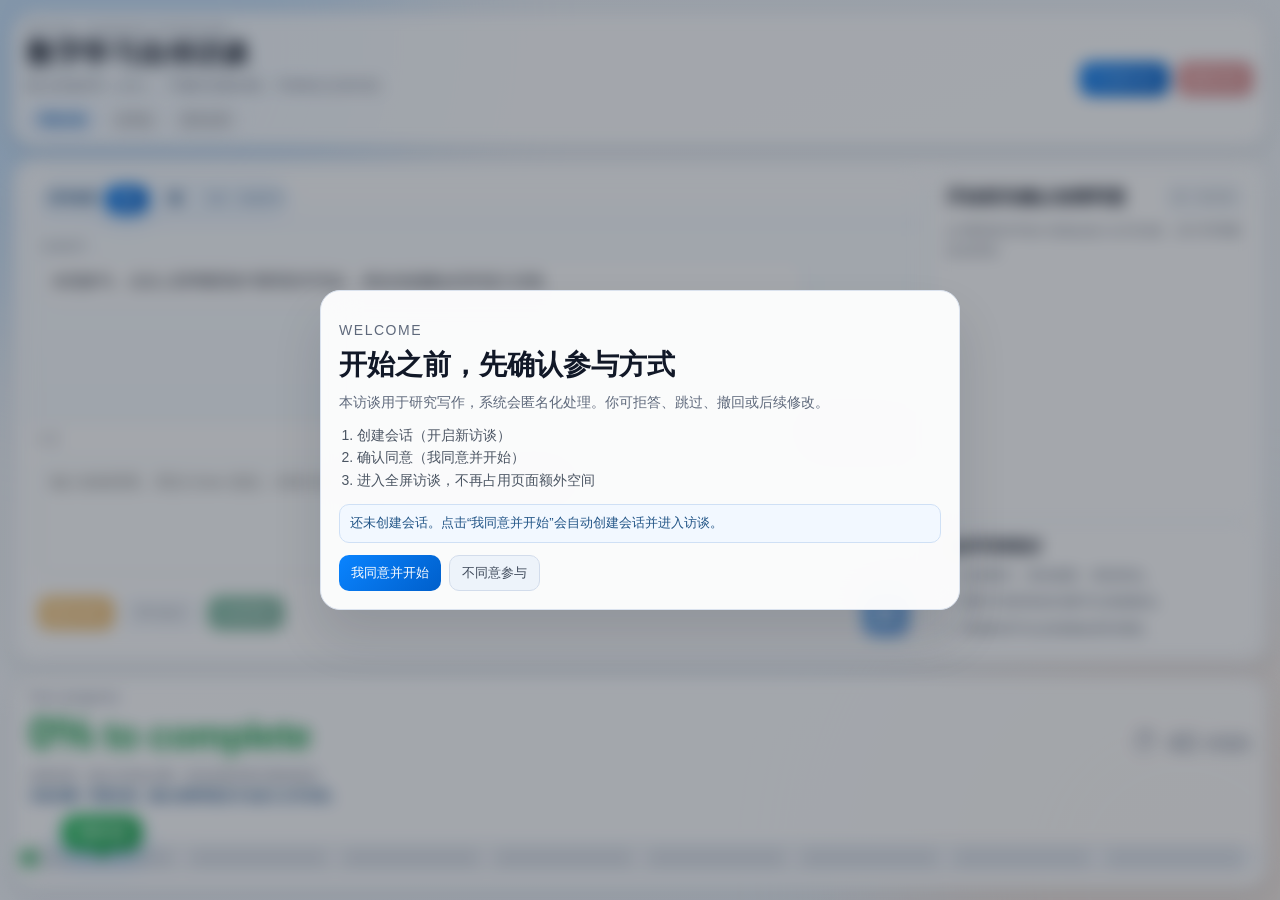
==== commit d4528a84: "feat(ui): add stage-driven dynamic colors for footer progress rail" ====
--- a/static/index.html
+++ b/static/index.html
@@ -11,89 +11,140 @@
 <div class="orb orb-b"></div>
 <canvas id="celebrateCanvas" aria-hidden="true"></canvas>
 
-<div class="app-shell">
-    <header class="hero-card glass" id="heroCard">
-        <div class="hero-main">
-            <div class="hero-copy">
-                <p class="hero-kicker">Digital Learning Interview</p>
-                <h1>把“写问卷”变成一场有趣的自传对话</h1>
-                <p class="hero-sub">回答越具体，生成的自传越真实。你可以随时跳过、撤回或继续修改草稿。</p>
-                <div class="hero-meta">
-                    <span class="pill pill-stage" id="stageBadge" data-stage="consent_pending">待同意</span>
-                    <span class="pill" id="tokenBadge">未开始</span>
-                    <span class="pill" id="statsBadge">暂无记录</span>
-                </div>
-            </div>
-            <div class="hero-actions">
-                <button class="btn btn-primary" id="newInterviewBtn" onclick="startNewInterview()">开启新访谈</button>
-                <button class="btn btn-danger" id="withdrawBtn" onclick="withdrawInterview()">撤回访谈</button>
+<div class="app-shell" id="appShell">
+    <header class="topbar glass">
+        <div class="topbar-main">
+            <p class="kicker">Digital Learning Interview</p>
+            <h1>数字学习自传访谈</h1>
+            <p class="sub">默认快速思考（mini）。可随时切换快/慢，不影响已记录内容。</p>
+            <div class="meta-row">
+                <span class="pill pill-stage" id="stageBadge" data-stage="consent_pending">同意访谈</span>
+                <span class="pill" id="tokenBadge">未开始</span>
+                <span class="pill" id="statsBadge">暂无记录</span>
             </div>
         </div>
-        <div class="progress-zone">
-            <div class="progress-track" id="progressTrack"></div>
-            <div class="ring-box">
-                <svg viewBox="0 0 120 120" class="ring-svg" aria-hidden="true">
-                    <circle cx="60" cy="60" r="48" class="ring-bg"></circle>
-                    <circle cx="60" cy="60" r="48" class="ring-fg" id="progressRingStroke"></circle>
-                </svg>
-                <div class="ring-text" id="progressRingText">0%</div>
-            </div>
+        <div class="topbar-actions">
+            <button class="btn btn-primary" id="newInterviewBtn">开启新访谈</button>
+            <button class="btn btn-danger" id="withdrawBtn">撤回访谈</button>
         </div>
     </header>
 
-    <section class="guide-card glass">
-        <div class="guide-head">
-            <div>
-                <h2 id="guideTitle">访谈引导</h2>
-                <p id="guideDesc"></p>
+    <section class="workspace glass">
+        <main class="dialog-main">
+            <div class="dialog-toolbar">
+                <div class="speed-card" aria-label="思考速度控制">
+                    <span class="speed-label">思考速度</span>
+                    <div class="speed-toggle" role="group" aria-label="思考速度">
+                        <button class="speed-btn active" id="speedFastBtn" type="button">快</button>
+                        <button class="speed-btn" id="speedSlowBtn" type="button">慢</button>
+                    </div>
+                    <span class="speed-hint" id="speedHint">可随时切换</span>
+                </div>
             </div>
-            <button class="btn btn-plain" id="shuffleSparkBtn" onclick="shuffleSparks()">换一组灵感</button>
-        </div>
-        <div class="chip-row" id="quickChips"></div>
+            <div class="messages" id="messages"></div>
+            <div class="composer">
+                <div class="composer-top">
+                    <span id="wordCounter">0 字</span>
+                    <span id="statusLine">准备开始</span>
+                </div>
+                <textarea id="userInput" placeholder="输入你的回答。双击 Enter 发送；Shift+Enter 换行；Cmd/Ctrl+Enter 立即发送。"></textarea>
+                <div class="composer-actions">
+                    <button class="btn btn-warning" id="skipBtn">跳过本题</button>
+                    <button class="btn btn-plain" id="altBtn">替代提交</button>
+                    <button class="btn btn-secondary" id="finalizeBtn">生成草稿</button>
+                    <div class="review-actions" id="reviewActions">
+                        <button class="btn btn-plain" id="viewDraftBtn">查看草稿</button>
+                        <button class="btn btn-plain" id="reviseDraftTriggerBtn">继续修改</button>
+                        <button class="btn btn-primary" id="approveFinalBtn">确认定稿</button>
+                    </div>
+                    <button class="send-btn" id="sendBtn" title="发送">
+                        <svg xmlns="http://www.w3.org/2000/svg" viewBox="0 0 24 24" width="20" height="20" fill="currentColor">
+                            <path d="M3.478 2.405a.75.75 0 00-.926.94l2.432 7.905H13.5a.75.75 0 010 1.5H4.984l-2.432 7.905a.75.75 0 00.926.94 60.519 60.519 0 0018.445-8.986.75.75 0 000-1.218A60.517 60.517 0 003.478 2.405z"/>
+                        </svg>
+                    </button>
+                </div>
+            </div>
+        </main>
+
+        <aside class="assist-side">
+            <section class="guide-card">
+                <div class="guide-head">
+                    <h2 id="guideTitle">访谈引导</h2>
+                    <button class="btn btn-plain small" id="shuffleSparkBtn">换一组灵感</button>
+                </div>
+                <p id="guideDesc">从最近一次学习场景开始：平台、时间、内容、感受各说一句。</p>
+                <div class="chip-col" id="quickChips"></div>
+            </section>
+
+            <section class="tips-card">
+                <h3>如何写得更好</h3>
+                <ul>
+                    <li>先讲事件，再讲感受，再讲变化。</li>
+                    <li>遇到不想回答的问题可以直接跳过。</li>
+                    <li>草稿阶段可以反复修改直到满意。</li>
+                </ul>
+            </section>
+        </aside>
     </section>
 
-    <section class="consent-card glass" id="consentCard">
-        <h3>请先确认知情同意</h3>
-        <p>内容仅用于研究，发布时会匿名化。你可拒答、跳过、暂停、撤回，也可通过音频/视频转写补充材料。</p>
-        <div class="consent-actions">
-            <button class="btn btn-primary" id="consentAgreeBtn" onclick="handleConsent(true)">我同意并开始</button>
-            <button class="btn btn-plain" id="consentRejectBtn" onclick="handleConsent(false)">不同意参与</button>
+    <section class="progress-footer glass" id="progressFooter">
+        <div class="progress-head">
+            <div>
+                <p class="progress-kicker">Your progress</p>
+                <p class="progress-percent"><span id="progressPercent">0%</span> to complete</p>
+            </div>
+            <p class="progress-eta">⏱ <span id="progressEta">45 min</span></p>
         </div>
-    </section>
-
-    <section class="chat-card glass">
-        <div class="messages" id="messages"></div>
-        <div class="composer">
-            <div class="composer-meta">
-                <span id="wordCounter">0 字</span>
-                <span id="statusLine">准备开始</span>
+        <p class="progress-meaning" id="progressMeaning">已完成越多，轨道上的蓝色段会越长。</p>
+        <p class="progress-stage-hint" id="progressStageHint">当前步骤：同意访谈。</p>
+        <div class="progress-rail-wrap" id="progressRailWrap">
+            <div class="progress-rail">
+                <div class="progress-fill" id="progressFill"></div>
+                <div class="progress-track" id="progressTrack"></div>
             </div>
-            <div class="composer-row">
-                <textarea id="userInput" placeholder="输入你的回答（回车发送，Shift+回车换行）" onkeydown="handleInputKey(event)"></textarea>
-                <button class="send-btn" id="sendBtn" onclick="sendMessage()" title="发送">
-                    <svg xmlns="http://www.w3.org/2000/svg" viewBox="0 0 24 24" width="20" height="20" fill="currentColor">
-                        <path d="M3.478 2.405a.75.75 0 00-.926.94l2.432 7.905H13.5a.75.75 0 010 1.5H4.984l-2.432 7.905a.75.75 0 00.926.94 60.519 60.519 0 0018.445-8.986.75.75 0 000-1.218A60.517 60.517 0 003.478 2.405z"/>
-                    </svg>
-                </button>
-            </div>
-            <div class="action-row">
-                <button class="btn btn-warning" id="skipBtn" onclick="skipQuestion()">跳过本题</button>
-                <button class="btn btn-plain" id="altBtn" onclick="openAltModal()">替代提交</button>
-                <button class="btn btn-secondary" id="finalizeBtn" onclick="finalizeInterview()">生成草稿</button>
-                <div class="review-actions" id="reviewActions">
-                    <button class="btn btn-plain" onclick="openDraftModal()">查看草稿</button>
-                    <button class="btn btn-plain" onclick="focusRevisionInput()">继续修改</button>
-                    <button class="btn btn-primary" onclick="approveFinal()">确认定稿</button>
-                </div>
-            </div>
+            <div class="progress-bubble" id="progressBubble">同意访谈</div>
         </div>
     </section>
 </div>
 
-<div class="modal" id="altModal" onclick="onBackdropClose(event, 'altModal')">
+<div class="onboarding-overlay" id="onboardingOverlay">
+    <div class="onboarding-modal">
+        <p class="modal-kicker">Welcome</p>
+        <h2>开始之前，先确认参与方式</h2>
+        <p>本访谈用于研究写作，系统会匿名化处理。你可拒答、跳过、撤回或后续修改。</p>
+        <ol>
+            <li>创建会话（开启新访谈）</li>
+            <li>确认同意（我同意并开始）</li>
+            <li>进入全屏访谈，不再占用页面额外空间</li>
+        </ol>
+        <p class="dynamic" id="overlayDynamicText">点击“我同意并开始”后将自动进入访谈。</p>
+        <div class="onboarding-actions">
+            <button class="btn btn-primary" id="overlayAgreeBtn">我同意并开始</button>
+            <button class="btn btn-plain" id="overlayDeclineBtn">不同意参与</button>
+        </div>
+    </div>
+</div>
+
+<div class="modal" id="introOverlay">
+    <div class="sheet intro-sheet" role="dialog" aria-modal="true" aria-labelledby="introOverlayTitle">
+        <p class="modal-kicker">Introduction</p>
+        <h2 id="introOverlayTitle">把“写问卷”变成一场有趣的自传对话</h2>
+        <p class="sheet-sub">这页介绍只会在你同意访谈后展示一次。</p>
+        <ul class="intro-list">
+            <li>越具体越好：平台、时间、内容、场景、感受。</li>
+            <li>你可以随时跳过、撤回、替代提交或继续改稿。</li>
+            <li>右侧提供灵感提示；底部进度块显示访谈推进。</li>
+        </ul>
+        <div class="sheet-actions">
+            <button class="btn btn-primary" id="introConfirmBtn">我知道了，开始访谈</button>
+        </div>
+    </div>
+</div>
+
+<div class="modal" id="altModal">
     <div class="sheet" role="dialog" aria-modal="true" aria-labelledby="altModalTitle">
         <h2 id="altModalTitle">替代提交</h2>
-        <p class="sheet-sub">你可以贴链接，也可以直接粘贴转写文本。</p>
+        <p class="sheet-sub">可贴链接，或直接粘贴转写文本。</p>
         <div class="form-grid">
             <label>提交类型
                 <select id="altType">
@@ -106,33 +157,33 @@
                 <input class="field" id="altUrl" placeholder="https://..." />
             </label>
             <label>转写文本（建议）
-                <textarea class="field" id="altTranscript" rows="6" placeholder="粘贴音频或视频的转写内容"></textarea>
+                <textarea class="field" id="altTranscript" rows="6" placeholder="粘贴音频或视频转写"></textarea>
             </label>
             <label>补充说明（可选）
-                <textarea class="field" id="altNote" rows="3" placeholder="例如：这是昨晚散步时录的口述"></textarea>
+                <textarea class="field" id="altNote" rows="3" placeholder="例如：昨晚散步时口述"></textarea>
             </label>
         </div>
         <div class="sheet-actions">
-            <button class="btn btn-plain" onclick="closeAltModal()">取消</button>
-            <button class="btn btn-primary" id="altSubmitBtn" onclick="submitAlternative()">提交替代材料</button>
+            <button class="btn btn-plain" id="altCancelBtn">取消</button>
+            <button class="btn btn-primary" id="altSubmitBtn">提交替代材料</button>
         </div>
     </div>
 </div>
 
-<div class="modal" id="draftModal" onclick="onBackdropClose(event, 'draftModal')">
+<div class="modal" id="draftModal">
     <div class="sheet" role="dialog" aria-modal="true" aria-labelledby="draftModalTitle">
         <h2 id="draftModalTitle">自传草稿</h2>
-        <p class="sheet-sub">先通读草稿，再给修改指令，满意后再定稿。</p>
+        <p class="sheet-sub">先通读，再给具体修改指令。</p>
         <pre id="draftContent">尚未生成草稿。</pre>
         <div class="form-grid">
             <label>修改指令
-                <textarea class="field" id="reviseInstruction" rows="3" placeholder="例如：减少概括，补充职场阶段具体细节和感受"></textarea>
+                <textarea class="field" id="reviseInstruction" rows="3" placeholder="例如：减少概括，增加职场阶段的具体事件和情绪"></textarea>
             </label>
         </div>
         <div class="sheet-actions">
-            <button class="btn btn-plain" onclick="closeDraftModal()">关闭</button>
-            <button class="btn btn-plain" id="reviseBtn" onclick="reviseDraft()">继续修改草稿</button>
-            <button class="btn btn-primary" id="approveBtn" onclick="approveFinal()">确认定稿</button>
+            <button class="btn btn-plain" id="draftCloseBtn">关闭</button>
+            <button class="btn btn-plain" id="reviseBtn">继续修改草稿</button>
+            <button class="btn btn-primary" id="approveBtn">确认定稿</button>
         </div>
     </div>
 </div>
--- a/static/styles.css
+++ b/static/styles.css
@@ -1,19 +1,19 @@
 :root {
-    --bg: #f4f6f9;
-    --card: rgba(255, 255, 255, 0.78);
-    --line: #dce3ec;
+    --bg: #eef3f9;
+    --card: rgba(255, 255, 255, 0.82);
+    --line: #d8e0eb;
     --text: #111827;
     --muted: #6b7280;
     --brand: #0a84ff;
-    --brand-strong: #0062cc;
-    --success: #1d9a5f;
+    --brand-strong: #005fcb;
+    --success: #1e8f5f;
     --warning: #f59e0b;
-    --danger: #d14343;
+    --danger: #d04444;
     --radius-xl: 24px;
     --radius-lg: 18px;
     --radius-md: 12px;
-    --shadow-lg: 0 24px 44px rgba(31, 41, 55, 0.12);
-    --shadow-md: 0 12px 26px rgba(31, 41, 55, 0.08);
+    --shadow-lg: 0 28px 50px rgba(17, 24, 39, 0.12);
+    --shadow-md: 0 12px 26px rgba(17, 24, 39, 0.08);
     --font: "SF Pro Text", "SF Pro Display", -apple-system, BlinkMacSystemFont, "PingFang SC", "Helvetica Neue", sans-serif;
 }
 
@@ -21,320 +21,238 @@
     box-sizing: border-box;
 }
 
-html, body {
+html,
+body {
     margin: 0;
     width: 100%;
     height: 100%;
 }
 
 body {
+    overflow: hidden;
     font-family: var(--font);
     color: var(--text);
-    background: linear-gradient(160deg, #f0f4f8 0%, #f8fafc 52%, #eef4f9 100%);
-    overflow: hidden;
+    background: linear-gradient(160deg, #eaf1f8 0%, #f6f9fc 55%, #edf4fb 100%);
+}
+
+body.onboarding-active .app-shell,
+body.intro-active .app-shell {
+    filter: blur(8px) saturate(0.94);
+    pointer-events: none;
+    user-select: none;
 }
 
 .orb {
     position: fixed;
-    width: 44rem;
-    height: 44rem;
     border-radius: 999px;
-    filter: blur(70px);
+    pointer-events: none;
+    filter: blur(80px);
     opacity: 0.35;
-    pointer-events: none;
     z-index: 0;
-    transition: transform 0.25s ease;
 }
 
 .orb-a {
-    background: #8bc5ff;
-    top: -20rem;
-    left: -14rem;
+    width: 38rem;
+    height: 38rem;
+    left: -12rem;
+    top: -16rem;
+    background: #8bc7ff;
 }
 
 .orb-b {
-    background: #ffd3b0;
-    right: -14rem;
-    bottom: -20rem;
+    width: 36rem;
+    height: 36rem;
+    right: -12rem;
+    bottom: -16rem;
+    background: #ffd7ba;
 }
 
 #celebrateCanvas {
     position: fixed;
     inset: 0;
     pointer-events: none;
-    z-index: 8;
+    z-index: 10;
 }
 
 .app-shell {
     position: relative;
-    z-index: 10;
-    max-width: 1020px;
+    z-index: 12;
+    max-width: 1320px;
     margin: 0 auto;
     height: 100%;
-    padding: 14px;
+    padding: 12px;
     display: grid;
-    grid-template-rows: auto auto auto minmax(0, 1fr);
+    grid-template-rows: auto minmax(0, 1fr) auto;
     gap: 12px;
+    transition: filter 0.22s ease;
 }
 
 .glass {
     background: var(--card);
-    border: 1px solid rgba(220, 227, 236, 0.95);
+    border: 1px solid rgba(216, 224, 235, 0.96);
     border-radius: var(--radius-xl);
-    backdrop-filter: blur(16px);
+    backdrop-filter: blur(18px);
     box-shadow: var(--shadow-md);
 }
 
-.hero-card {
-    padding: 16px;
+.topbar {
+    padding: 10px 14px;
     display: grid;
+    grid-template-columns: minmax(0, 1fr) auto;
     gap: 12px;
-    transition: transform 0.18s ease, box-shadow 0.18s ease;
-}
-
-.hero-main {
-    display: flex;
-    align-items: flex-start;
-    justify-content: space-between;
-    gap: 12px;
-}
-
-.hero-kicker {
+    align-items: center;
+}
+
+.kicker {
     margin: 0;
     font-size: 11px;
-    letter-spacing: 0.14em;
-    color: #5f6d7f;
+    letter-spacing: 0.13em;
     text-transform: uppercase;
-}
-
-.hero-copy h1 {
-    margin: 4px 0 0;
-    font-size: clamp(24px, 3.2vw, 34px);
-    line-height: 1.18;
-    letter-spacing: -0.02em;
-}
-
-.hero-sub {
-    margin: 8px 0 0;
-    font-size: 14px;
-    line-height: 1.62;
+    color: #6a788c;
+}
+
+.topbar-main h1 {
+    margin: 2px 0 0;
+    font-size: clamp(22px, 2.2vw, 30px);
+    line-height: 1.2;
+    letter-spacing: -0.01em;
+}
+
+.sub {
+    margin: 6px 0 0;
+    font-size: 13px;
     color: var(--muted);
-}
-
-.hero-meta {
+    line-height: 1.45;
+}
+
+.meta-row {
     margin-top: 10px;
     display: flex;
     flex-wrap: wrap;
     gap: 8px;
-}
-
-.hero-actions {
-    display: flex;
-    gap: 8px;
-    flex-wrap: wrap;
-    justify-content: flex-end;
 }
 
 .pill {
     border-radius: 999px;
     padding: 5px 10px;
     font-size: 12px;
-    background: #f2f5f9;
-    border: 1px solid #d5dde8;
+    border: 1px solid #d4ddea;
+    background: #f3f6fa;
     color: #4b5563;
 }
 
 .pill-stage {
+    font-weight: 600;
     background: #e7f1ff;
     border-color: #bfdbff;
-    color: #0c66c2;
-    font-weight: 600;
+    color: #0f66c0;
 }
 
 .pill-stage[data-stage="review"] {
     background: #fff4e8;
-    border-color: #ffd5aa;
-    color: #9d5b10;
+    border-color: #ffd8b2;
+    color: #9b5915;
 }
 
 .pill-stage[data-stage="done"] {
-    background: #e7f7ef;
-    border-color: #bce9d0;
-    color: #1f7d50;
+    background: #e7f7ee;
+    border-color: #bce7ce;
+    color: #1f7d51;
 }
 
 .pill-stage[data-stage="withdrawn"] {
     background: #fdeaea;
-    border-color: #f5c0c0;
-    color: #a73737;
-}
-
-.progress-zone {
+    border-color: #f2c2c2;
+    color: #a23a3a;
+}
+
+.topbar-actions {
+    display: flex;
+    gap: 8px;
+    flex-wrap: wrap;
+    justify-content: flex-end;
+    align-items: center;
+}
+
+.workspace {
+    min-height: 0;
+    padding: 12px;
     display: grid;
-    grid-template-columns: minmax(0, 1fr) auto;
+    grid-template-columns: minmax(0, 1fr) 320px;
     gap: 12px;
-    align-items: center;
-}
-
-.progress-track {
-    display: flex;
-    gap: 8px;
-    overflow-x: auto;
-    padding-bottom: 2px;
-    scrollbar-width: thin;
-}
-
-.track-item {
-    border: 1px solid #d5dee9;
-    background: #f6f9fd;
-    border-radius: 999px;
-    padding: 6px 10px;
-    font-size: 12px;
-    color: #5b6474;
-    white-space: nowrap;
-}
-
-.track-item.active {
-    border-color: #8ec1ff;
-    background: #e8f2ff;
-    color: #115fb4;
-    font-weight: 600;
-}
-
-.track-item.done {
-    border-color: #aadfbe;
-    background: #eaf8f0;
-    color: #1f8153;
-}
-
-.ring-box {
-    position: relative;
-    width: 90px;
-    height: 90px;
-}
-
-.ring-svg {
-    width: 100%;
-    height: 100%;
-    transform: rotate(-90deg);
-}
-
-.ring-bg,
-.ring-fg {
-    fill: none;
-    stroke-width: 8;
-}
-
-.ring-bg {
-    stroke: #dfe7f1;
-}
-
-.ring-fg {
-    stroke: url(#progressGradient);
-    stroke: #0a84ff;
-    stroke-linecap: round;
-    stroke-dasharray: 302;
-    stroke-dashoffset: 302;
-    transition: stroke-dashoffset 0.4s ease;
-}
-
-.ring-text {
-    position: absolute;
-    inset: 0;
-    display: grid;
-    place-items: center;
-    font-size: 15px;
-    font-weight: 700;
-    color: #215d98;
-}
-
-.guide-card {
-    padding: 14px 16px;
-}
-
-.guide-head {
-    display: flex;
-    justify-content: space-between;
-    gap: 10px;
-    align-items: flex-start;
-}
-
-.guide-head h2 {
-    margin: 0;
-    font-size: 18px;
-}
-
-.guide-head p {
-    margin: 6px 0 0;
-    font-size: 13px;
-    color: var(--muted);
-    line-height: 1.55;
-}
-
-.chip-row {
-    margin-top: 10px;
-    display: flex;
-    gap: 8px;
-    overflow-x: auto;
-    scrollbar-width: thin;
-    transition: transform 0.2s ease;
-}
-
-.chip-row.shuffle {
-    transform: translateY(2px) scale(0.99);
-}
-
-.spark-chip {
-    border: 1px solid #c9daf0;
-    background: #eef5ff;
-    color: #1f4f87;
-    border-radius: 999px;
-    padding: 7px 12px;
-    font-size: 12px;
-    cursor: pointer;
-    white-space: nowrap;
-    transition: transform 0.16s ease, box-shadow 0.16s ease;
-}
-
-.spark-chip:hover {
-    transform: translateY(-1px);
-    box-shadow: 0 8px 16px rgba(33, 86, 132, 0.14);
-}
-
-.consent-card {
-    padding: 14px 16px;
-    display: none;
-    animation: fadeUp 0.25s ease;
-}
-
-.consent-card.visible {
-    display: block;
-}
-
-.consent-card h3 {
-    margin: 0;
-    font-size: 17px;
-}
-
-.consent-card p {
-    margin: 8px 0 0;
-    font-size: 14px;
-    color: var(--muted);
-    line-height: 1.6;
-}
-
-.consent-actions {
-    margin-top: 10px;
-    display: flex;
-    flex-wrap: wrap;
-    gap: 8px;
-}
-
-.chat-card {
+}
+
+.dialog-main {
     min-height: 0;
     display: grid;
-    grid-template-rows: minmax(0, 1fr) auto;
+    grid-template-rows: auto minmax(0, 1fr) auto;
+    border-radius: var(--radius-lg);
+    border: 1px solid #d8e1ec;
+    background: linear-gradient(180deg, #fafdff 0%, #f4f8fc 100%);
     overflow: hidden;
+    position: relative;
+}
+
+.dialog-toolbar {
+    padding: 8px 12px 6px;
+    border-bottom: 1px solid #dce5f1;
+    background: linear-gradient(180deg, rgba(255, 255, 255, 0.96) 0%, rgba(248, 251, 255, 0.94) 100%);
+}
+
+.speed-card {
+    display: inline-flex;
+    align-items: center;
+    gap: 8px;
+    border: 1px solid #c6daf3;
+    background: #eef6ff;
+    border-radius: 999px;
+    padding: 4px 6px 4px 10px;
+}
+
+.speed-label {
+    font-size: 12px;
+    font-weight: 600;
+    color: #1b4e80;
+}
+
+.speed-toggle {
+    display: inline-flex;
+    gap: 4px;
+}
+
+.speed-btn {
+    border: 1px solid transparent;
+    border-radius: 999px;
+    height: 28px;
+    min-width: 44px;
+    padding: 0 12px;
+    font-size: 13px;
+    font-weight: 700;
+    color: #1f4f83;
+    background: transparent;
+    cursor: pointer;
+    transition: all 0.14s ease;
+}
+
+.speed-btn:hover {
+    background: #dfeeff;
+}
+
+.speed-btn.active {
+    color: #fff;
+    background: linear-gradient(135deg, #0a84ff, #005fcb);
+    box-shadow: 0 8px 14px rgba(10, 132, 255, 0.25);
+}
+
+.speed-btn:disabled {
+    opacity: 0.45;
+    cursor: not-allowed;
+}
+
+.speed-hint {
+    font-size: 11px;
+    color: #3f6f9d;
+    white-space: nowrap;
 }
 
 .messages {
@@ -344,15 +262,14 @@
     display: flex;
     flex-direction: column;
     gap: 12px;
-    background: linear-gradient(180deg, #fafcff, #f5f9fc);
 }
 
 .message {
-    max-width: 84%;
+    max-width: 88%;
     display: flex;
     flex-direction: column;
     gap: 4px;
-    animation: fadeUp 0.22s ease;
+    animation: fadeUp 0.2s ease;
 }
 
 .message.user {
@@ -362,7 +279,7 @@
 
 .message.system {
     align-self: center;
-    max-width: 94%;
+    max-width: 96%;
 }
 
 .role {
@@ -374,105 +291,111 @@
 
 .bubble {
     border-radius: 14px;
-    border: 1px solid #d5deea;
+    border: 1px solid #d7dfeb;
     background: #fff;
     padding: 10px 12px;
     white-space: pre-wrap;
     word-break: break-word;
-    font-size: 14px;
-    line-height: 1.58;
+    font-size: 15px;
+    line-height: 1.6;
 }
 
 .message.user .bubble {
     color: #fff;
     border-color: transparent;
-    background: linear-gradient(135deg, #0a84ff, #0062cc);
-    box-shadow: 0 8px 16px rgba(10, 132, 255, 0.23);
+    background: linear-gradient(135deg, #0a84ff, #005fcb);
+    box-shadow: 0 10px 20px rgba(10, 132, 255, 0.24);
 }
 
 .message.system .bubble {
-    background: #fff4e8;
-    border-color: #f3d2ac;
-    color: #8d5318;
+    background: #fff5e9;
+    border-color: #f3d5b1;
+    color: #8e561d;
 }
 
 .bubble.typing {
     display: inline-flex;
     align-items: center;
-    gap: 3px;
+    gap: 4px;
 }
 
 .bubble.typing span {
     width: 6px;
     height: 6px;
     border-radius: 999px;
-    background: #8ca2bb;
+    background: #8ea3bb;
     animation: pulse 1s infinite;
 }
 
-.bubble.typing span:nth-child(2) {
-    animation-delay: 0.15s;
-}
-
-.bubble.typing span:nth-child(3) {
-    animation-delay: 0.3s;
-}
+.bubble.typing span:nth-child(2) { animation-delay: 0.16s; }
+.bubble.typing span:nth-child(3) { animation-delay: 0.32s; }
 
 .composer {
-    border-top: 1px solid #dce4ee;
+    border-top: 1px solid #d9e1ed;
+    background: rgba(255, 255, 255, 0.95);
     padding: 10px 12px 12px;
-    background: rgba(255, 255, 255, 0.95);
-}
-
-.composer-meta {
+}
+
+.composer-top {
     display: flex;
     justify-content: space-between;
     gap: 8px;
+    color: #6b7280;
     font-size: 12px;
-    color: #6b7280;
     margin-bottom: 8px;
-}
-
-.composer-row {
-    display: grid;
-    grid-template-columns: 1fr auto;
-    gap: 8px;
-    align-items: end;
 }
 
 textarea {
     width: 100%;
-    min-height: 54px;
-    max-height: 140px;
-    resize: none;
-    border: 1px solid #cfdbe9;
+    min-height: 120px;
+    max-height: 240px;
+    border: 1px solid #cad6e7;
     border-radius: 14px;
     background: #fdfefe;
     padding: 12px;
-    font-size: 14px;
-    line-height: 1.5;
+    font-size: 15px;
+    line-height: 1.54;
+    color: #1f2937;
+    resize: vertical;
     font-family: var(--font);
-    color: var(--text);
-    transition: border-color 0.16s ease, box-shadow 0.16s ease;
 }
 
 textarea:focus {
     outline: none;
-    border-color: #87b8ff;
-    box-shadow: 0 0 0 4px rgba(10, 132, 255, 0.15);
+    border-color: #88b9ff;
+    box-shadow: 0 0 0 4px rgba(10, 132, 255, 0.14);
+}
+
+.composer-actions {
+    margin-top: 8px;
+    display: flex;
+    gap: 8px;
+    flex-wrap: wrap;
+    align-items: center;
+}
+
+.review-actions {
+    display: none;
+    gap: 8px;
+    flex-wrap: wrap;
+}
+
+.review-actions.visible {
+    display: flex;
 }
 
 .send-btn {
+    margin-left: auto;
     width: 48px;
     height: 48px;
     border: none;
     border-radius: 14px;
-    background: linear-gradient(135deg, #0a84ff, #0062cc);
+    background: linear-gradient(135deg, #0a84ff, #005fcb);
     color: #fff;
     display: grid;
     place-items: center;
     cursor: pointer;
-    box-shadow: 0 10px 18px rgba(10, 132, 255, 0.25);
+    box-shadow: 0 10px 18px rgba(10, 132, 255, 0.26);
     transition: transform 0.16s ease;
 }
 
@@ -480,22 +403,243 @@
     transform: translateY(-1px);
 }
 
-.action-row {
-    margin-top: 8px;
-    display: flex;
-    flex-wrap: wrap;
+.assist-side {
+    display: grid;
+    grid-template-rows: minmax(0, 1fr) auto;
+    gap: 10px;
+    min-height: 0;
+    overflow: hidden;
+}
+
+.guide-card,
+.tips-card {
+    border: 1px solid #d9e1ed;
+    border-radius: var(--radius-lg);
+    background: #fff;
+    padding: 10px;
+}
+
+.progress-footer {
+    --progress-color-start: #1f6cff;
+    --progress-color-end: #0a84ff;
+    --progress-color-tail: #1b73e8;
+    --progress-color-rgb: 10, 132, 255;
+    padding: 14px 16px 16px;
+}
+
+.progress-head {
+    display: flex;
+    align-items: flex-end;
+    justify-content: space-between;
+    gap: 12px;
+}
+
+.progress-kicker {
+    margin: 0;
+    font-size: 12px;
+    font-weight: 600;
+    letter-spacing: 0.06em;
+    color: #748196;
+}
+
+.progress-percent {
+    margin: 4px 0 0;
+    font-size: clamp(26px, 3vw, 44px);
+    line-height: 1.1;
+    letter-spacing: -0.02em;
+    font-weight: 700;
+    color: var(--progress-color-end);
+}
+
+.progress-percent span {
+    font-size: 1.2em;
+}
+
+.progress-eta {
+    margin: 0;
+    color: #7a8798;
+    font-size: 28px;
+    line-height: 1.1;
+    white-space: nowrap;
+    font-variant-numeric: tabular-nums;
+}
+
+.progress-meaning,
+.progress-stage-hint {
+    margin: 8px 0 0;
+    font-size: 12px;
+    color: #5d6a7e;
+    line-height: 1.5;
+}
+
+.progress-stage-hint {
+    margin-top: 2px;
+    color: #24598f;
+    font-weight: 600;
+}
+
+.progress-rail-wrap {
+    margin-top: 14px;
+    position: relative;
+    padding-top: 26px;
+}
+
+.progress-rail {
+    position: relative;
+    height: 26px;
+    border-radius: 999px;
+    background: #dfe4eb;
+}
+
+.progress-fill {
+    position: absolute;
+    left: 0;
+    top: 0;
+    bottom: 0;
+    width: 0%;
+    border-radius: 999px;
+    background: linear-gradient(90deg, var(--progress-color-start) 0%, var(--progress-color-end) 100%);
+    transition: width 0.35s ease;
+}
+
+.progress-track {
+    position: absolute;
+    inset: 0;
+}
+
+.track-item {
+    position: absolute;
+    top: 50%;
+    transform: translate(-50%, -50%);
+    width: 20px;
+    height: 20px;
+    border-radius: 999px;
+    border: 3px solid #d6dde8;
+    background: #fff;
+    box-shadow: 0 0 0 2px rgba(255, 255, 255, 0.55);
+    transition: all 0.2s ease;
+}
+
+.track-item.done {
+    border-color: #fff;
+    background: #0a84ff;
+}
+
+.track-item.active {
+    border-color: #fff;
+    background: var(--progress-color-end);
+    box-shadow: 0 0 0 4px rgba(var(--progress-color-rgb), 0.2);
+}
+
+.track-item.done[data-stage="consent_pending"] { background: #16a34a; }
+.track-item.done[data-stage="daily"] { background: #0a84ff; }
+.track-item.done[data-stage="evolution"] { background: #7c4dff; }
+.track-item.done[data-stage="experience"] { background: #f59e0b; }
+.track-item.done[data-stage="difficulty"] { background: #ef4444; }
+.track-item.done[data-stage="impact"] { background: #10b981; }
+.track-item.done[data-stage="wrapup"] { background: #06b6d4; }
+.track-item.done[data-stage="review"] { background: #f97316; }
+.track-item.done[data-stage="done"] { background: #22c55e; }
+
+.progress-bubble {
+    position: absolute;
+    left: 0;
+    top: 0;
+    transform: translate(-50%, -4px);
+    background: linear-gradient(135deg, var(--progress-color-start) 0%, var(--progress-color-end) 100%);
+    color: #fff;
+    border-radius: 14px;
+    padding: 9px 14px;
+    font-size: 13px;
+    font-weight: 700;
+    white-space: nowrap;
+    box-shadow: 0 10px 18px rgba(10, 132, 255, 0.28);
+    transition: left 0.35s ease;
+}
+
+.progress-bubble::after {
+    content: "";
+    position: absolute;
+    left: 50%;
+    top: 100%;
+    transform: translateX(-50%);
+    width: 0;
+    height: 0;
+    border-left: 7px solid transparent;
+    border-right: 7px solid transparent;
+    border-top: 8px solid var(--progress-color-tail);
+}
+
+.guide-head {
+    display: flex;
+    justify-content: space-between;
     align-items: center;
     gap: 8px;
 }
 
-.review-actions {
-    display: none;
+.guide-head h2 {
+    margin: 0;
+    font-size: 18px;
+}
+
+.guide-card p {
+    margin: 8px 0 0;
+    font-size: 13px;
+    color: var(--muted);
+    line-height: 1.56;
+}
+
+.guide-card {
+    min-height: 0;
+    overflow: auto;
+}
+
+.chip-col {
+    margin-top: 10px;
+    display: flex;
+    flex-direction: column;
     gap: 8px;
-    flex-wrap: wrap;
-}
-
-.review-actions.visible {
-    display: flex;
+    max-height: 220px;
+    overflow: auto;
+}
+
+.spark-chip {
+    border: 1px solid #cadef5;
+    background: #eff5ff;
+    color: #215086;
+    border-radius: 12px;
+    padding: 8px 10px;
+    text-align: left;
+    font-size: 13px;
+    line-height: 1.45;
+    cursor: pointer;
+    transition: transform 0.16s ease, box-shadow 0.16s ease;
+}
+
+.spark-chip:hover {
+    transform: translateY(-1px);
+    box-shadow: 0 8px 14px rgba(33, 86, 132, 0.14);
+}
+
+.tips-card h3 {
+    margin: 0;
+    font-size: 16px;
+}
+
+.tips-card ul {
+    margin: 8px 0 0;
+    padding-left: 16px;
+    color: #5a6577;
+    font-size: 13px;
+    line-height: 1.58;
+    display: grid;
+    gap: 6px;
+    overflow-wrap: anywhere;
+}
+
+.tips-card {
+    min-height: 0;
+    overflow: auto;
 }
 
 .btn {
@@ -512,70 +656,130 @@
     transform: translateY(-1px);
 }
 
-.btn-primary {
-    background: linear-gradient(135deg, #0a84ff, #0062cc);
-    color: #fff;
-}
-
-.btn-secondary {
-    background: linear-gradient(135deg, #1e8f61, #17774f);
-    color: #fff;
-}
-
-.btn-warning {
-    background: linear-gradient(135deg, #f5a623, #e48d05);
-    color: #fff;
-}
-
-.btn-danger {
-    background: linear-gradient(135deg, #d94a4a, #c23a3a);
-    color: #fff;
-}
-
-.btn-plain {
-    background: #eef3f9;
-    color: #3f4b5c;
-    border: 1px solid #d4deeb;
-}
+.btn-primary { background: linear-gradient(135deg, #0a84ff, #005fcb); color: #fff; }
+.btn-secondary { background: linear-gradient(135deg, #1e8f5f, #17774f); color: #fff; }
+.btn-warning { background: linear-gradient(135deg, #f5a623, #e58f08); color: #fff; }
+.btn-danger { background: linear-gradient(135deg, #d74a4a, #c23939); color: #fff; }
+.btn-plain { background: #edf3fa; color: #3f4a5b; border: 1px solid #d2dceb; }
+.btn.small { padding: 6px 9px; font-size: 12px; }
 
 .btn:disabled,
 .send-btn:disabled,
 .spark-chip:disabled {
+    opacity: 0.56;
     cursor: not-allowed;
-    opacity: 0.58;
     transform: none;
     box-shadow: none;
+}
+
+.onboarding-overlay {
+    position: fixed;
+    inset: 0;
+    z-index: 30;
+    display: none;
+    align-items: center;
+    justify-content: center;
+    padding: 18px;
+    background: rgba(16, 24, 38, 0.38);
+}
+
+.onboarding-overlay.visible {
+    display: flex;
+}
+
+.onboarding-modal {
+    width: min(640px, 95vw);
+    border-radius: 20px;
+    border: 1px solid #dae2ee;
+    background: rgba(255, 255, 255, 0.95);
+    box-shadow: var(--shadow-lg);
+    padding: 18px;
+    backdrop-filter: blur(18px);
+}
+
+.modal-kicker {
+    margin: 0;
+    font-size: 11px;
+    letter-spacing: 0.11em;
+    text-transform: uppercase;
+    color: #66758b;
+}
+
+.onboarding-modal h2 {
+    margin: 6px 0 0;
+    font-size: 28px;
+    line-height: 1.2;
+}
+
+.onboarding-modal p {
+    margin: 10px 0 0;
+    color: #5e697b;
+    font-size: 14px;
+    line-height: 1.6;
+}
+
+.onboarding-modal ol {
+    margin: 10px 0 0;
+    padding-left: 18px;
+    color: #4b5563;
+    font-size: 14px;
+    line-height: 1.62;
+}
+
+.onboarding-modal .dynamic {
+    margin-top: 12px;
+    border: 1px solid #cfe0f5;
+    border-radius: 10px;
+    background: #f2f8ff;
+    padding: 8px 10px;
+    color: #215486;
+    font-size: 13px;
+}
+
+.onboarding-actions {
+    margin-top: 12px;
+    display: flex;
+    gap: 8px;
+    flex-wrap: wrap;
 }
 
 .modal {
     position: fixed;
     inset: 0;
     z-index: 40;
-    background: rgba(17, 24, 39, 0.5);
-    backdrop-filter: blur(6px);
-    display: flex;
+    display: none;
     align-items: center;
     justify-content: center;
     padding: 16px;
-    opacity: 0;
-    visibility: hidden;
-    transition: opacity 0.2s ease, visibility 0.2s ease;
+    background: rgba(17, 24, 39, 0.5);
+    backdrop-filter: blur(6px);
 }
 
 .modal.visible {
-    opacity: 1;
-    visibility: visible;
+    display: flex;
 }
 
 .sheet {
-    width: min(840px, 96vw);
+    width: min(860px, 96vw);
     max-height: 88vh;
     overflow: auto;
     border-radius: 18px;
-    border: 1px solid #dce4ee;
+    border: 1px solid #d9e1ec;
     background: #fff;
+    padding: 16px;
     box-shadow: var(--shadow-lg);
-    padding: 16px;
+}
+
+.intro-sheet {
+    width: min(760px, 96vw);
+}
+
+.intro-list {
+    margin: 10px 0 0;
+    padding-left: 18px;
+    color: #526075;
+    font-size: 14px;
+    line-height: 1.62;
 }
 
 .sheet h2 {
@@ -585,7 +789,7 @@
 
 .sheet-sub {
     margin: 8px 0 0;
-    color: var(--muted);
+    color: #687588;
     font-size: 13px;
 }
 
@@ -595,15 +799,15 @@
     border-radius: 12px;
     background: #fbfdff;
     padding: 12px;
+    white-space: pre-wrap;
     font-size: 15px;
     line-height: 1.78;
-    white-space: pre-wrap;
     color: #1f2937;
     font-family: "New York", "Songti SC", serif;
 }
 
 .form-grid {
-    margin-top: 12px;
+    margin-top: 10px;
     display: grid;
     gap: 10px;
 }
@@ -618,10 +822,10 @@
 .field,
 select {
     width: 100%;
-    border: 1px solid #d1dbe9;
+    border: 1px solid #d2dce9;
     border-radius: 10px;
+    padding: 9px 10px;
     background: #fff;
-    padding: 9px 10px;
     font-size: 13px;
     color: #1f2937;
     font-family: var(--font);
@@ -630,7 +834,7 @@
 .field:focus,
 select:focus {
     outline: none;
-    border-color: #87b8ff;
+    border-color: #8bbcff;
     box-shadow: 0 0 0 3px rgba(10, 132, 255, 0.14);
 }
 
@@ -649,12 +853,12 @@
     transform: translateX(-50%) translateY(10px);
     z-index: 50;
     border-radius: 12px;
-    border: 1px solid #d8e0ec;
+    border: 1px solid #d8e1ec;
     background: #fff;
-    box-shadow: 0 10px 22px rgba(31, 41, 55, 0.16);
+    box-shadow: 0 10px 22px rgba(17, 24, 39, 0.16);
     padding: 10px 12px;
-    font-size: 13px;
     color: #1f2937;
+    font-size: 13px;
     opacity: 0;
     visibility: hidden;
     transition: all 0.18s ease;
@@ -667,15 +871,15 @@
 }
 
 .toast.success {
-    border-color: #bce7cf;
-    background: #ebf9f1;
+    border-color: #bce8ce;
+    background: #ecfaf2;
     color: #1f7d50;
 }
 
 .toast.error {
     border-color: #efc0c0;
-    background: #fff1f1;
-    color: #9b3131;
+    background: #fff0f0;
+    color: #9a3131;
 }
 
 @keyframes pulse {
@@ -694,51 +898,90 @@
     }
 }
 
-@media (max-width: 900px) {
-    .app-shell {
-        padding: 10px;
-        gap: 10px;
-    }
-
-    .hero-main {
-        flex-direction: column;
-    }
-
-    .hero-actions {
-        justify-content: flex-start;
-    }
-
-    .progress-zone {
+@media (max-width: 1100px) {
+    .workspace {
         grid-template-columns: 1fr;
     }
 
-    .ring-box {
-        justify-self: flex-start;
-    }
-}
-
-@media (max-width: 640px) {
+    .assist-side {
+        grid-template-rows: auto auto;
+        max-height: 38vh;
+        overflow: auto;
+    }
+}
+
+@media (max-width: 760px) {
     .app-shell {
         padding: 8px;
-    }
-
-    .hero-copy h1 {
+        gap: 8px;
+    }
+
+    .topbar {
+        grid-template-columns: 1fr;
+    }
+
+    .topbar-actions {
+        justify-content: flex-start;
+    }
+
+    .topbar-main h1 {
         font-size: 22px;
     }
 
-    .message {
-        max-width: 94%;
-    }
-
-    .action-row,
-    .review-actions,
-    .hero-actions,
-    .consent-actions {
+    .dialog-toolbar {
+        padding: 8px;
+    }
+
+    .speed-card {
         width: 100%;
+        justify-content: space-between;
+    }
+
+    .composer-actions {
+        width: 100%;
+    }
+
+    .send-btn {
+        margin-left: 0;
     }
 
     .btn {
         flex: 1;
         min-width: 108px;
     }
-}
+
+    .message {
+        max-width: 95%;
+    }
+
+    .progress-head {
+        align-items: center;
+    }
+
+    .progress-percent {
+        font-size: 32px;
+    }
+
+    .progress-eta {
+        font-size: 20px;
+    }
+
+    .progress-rail-wrap {
+        padding-top: 22px;
+    }
+
+    .progress-rail {
+        height: 22px;
+    }
+
+    .track-item {
+        width: 16px;
+        height: 16px;
+        border-width: 2px;
+    }
+
+    .progress-bubble {
+        padding: 7px 10px;
+        font-size: 12px;
+    }
+}
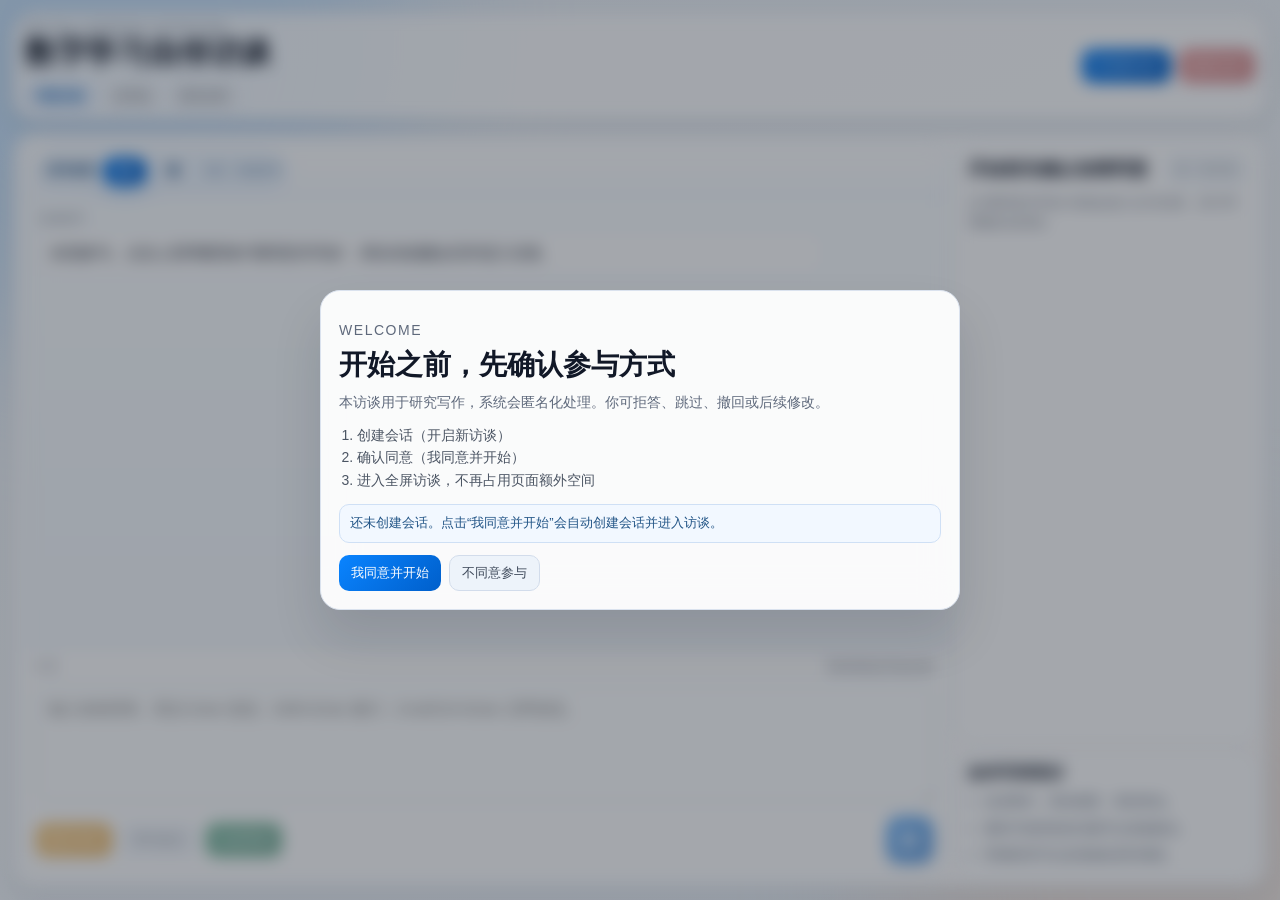
==== commit 0075cf10: "feat(flow): add manual stage advance and floating auto-popup progress orb" ====
--- a/static/index.html
+++ b/static/index.html
@@ -16,7 +16,6 @@
         <div class="topbar-main">
             <p class="kicker">Digital Learning Interview</p>
             <h1>数字学习自传访谈</h1>
-            <p class="sub">默认快速思考（mini）。可随时切换快/慢，不影响已记录内容。</p>
             <div class="meta-row">
                 <span class="pill pill-stage" id="stageBadge" data-stage="consent_pending">同意访谈</span>
                 <span class="pill" id="tokenBadge">未开始</span>
@@ -45,7 +44,10 @@
             <div class="composer">
                 <div class="composer-top">
                     <span id="wordCounter">0 字</span>
-                    <span id="statusLine">准备开始</span>
+                    <div class="composer-top-actions">
+                        <span id="statusLine">准备开始</span>
+                        <button class="btn btn-primary small hidden" id="advanceStageBtn">进入下一阶段</button>
+                    </div>
                 </div>
                 <textarea id="userInput" placeholder="输入你的回答。双击 Enter 发送；Shift+Enter 换行；Cmd/Ctrl+Enter 立即发送。"></textarea>
                 <div class="composer-actions">
@@ -86,26 +88,30 @@
             </section>
         </aside>
     </section>
-
-    <section class="progress-footer glass" id="progressFooter">
-        <div class="progress-head">
-            <div>
-                <p class="progress-kicker">Your progress</p>
-                <p class="progress-percent"><span id="progressPercent">0%</span> to complete</p>
-            </div>
-            <p class="progress-eta">⏱ <span id="progressEta">45 min</span></p>
-        </div>
-        <p class="progress-meaning" id="progressMeaning">已完成越多，轨道上的蓝色段会越长。</p>
-        <p class="progress-stage-hint" id="progressStageHint">当前步骤：同意访谈。</p>
-        <div class="progress-rail-wrap" id="progressRailWrap">
-            <div class="progress-rail">
-                <div class="progress-fill" id="progressFill"></div>
-                <div class="progress-track" id="progressTrack"></div>
-            </div>
-            <div class="progress-bubble" id="progressBubble">同意访谈</div>
-        </div>
-    </section>
-</div>
+</div>
+
+<button class="progress-fab" id="progressFab" type="button" title="查看访谈进度">
+    <span class="fab-pct" id="progressFabPct">0%</span>
+</button>
+
+<section class="progress-panel glass" id="progressPanel">
+    <div class="progress-head">
+        <div>
+            <p class="progress-kicker">Your progress</p>
+            <p class="progress-percent"><span id="progressPercent">0%</span> to complete</p>
+        </div>
+        <p class="progress-eta">⏱ <span id="progressEta">45 min</span></p>
+    </div>
+    <p class="progress-stage-hint" id="progressStageHint">当前步骤：同意访谈。</p>
+    <p class="progress-stage-eta" id="progressStageEta">本阶段预计还需：1-2 min</p>
+    <div class="progress-rail-wrap" id="progressRailWrap">
+        <div class="progress-rail">
+            <div class="progress-fill" id="progressFill"></div>
+            <div class="progress-track" id="progressTrack"></div>
+        </div>
+        <div class="progress-bubble" id="progressBubble">同意访谈</div>
+    </div>
+</section>
 
 <div class="onboarding-overlay" id="onboardingOverlay">
     <div class="onboarding-modal">
--- a/static/styles.css
+++ b/static/styles.css
@@ -42,6 +42,14 @@
     user-select: none;
 }
 
+body.onboarding-active .progress-panel,
+body.onboarding-active .progress-fab,
+body.intro-active .progress-panel,
+body.intro-active .progress-fab {
+    opacity: 0;
+    pointer-events: none;
+}
+
 .orb {
     position: fixed;
     border-radius: 999px;
@@ -82,7 +90,7 @@
     height: 100%;
     padding: 12px;
     display: grid;
-    grid-template-rows: auto minmax(0, 1fr) auto;
+    grid-template-rows: auto minmax(0, 1fr);
     gap: 12px;
     transition: filter 0.22s ease;
 }
@@ -96,7 +104,7 @@
 }
 
 .topbar {
-    padding: 10px 14px;
+    padding: 8px 12px;
     display: grid;
     grid-template-columns: minmax(0, 1fr) auto;
     gap: 12px;
@@ -113,7 +121,7 @@
 
 .topbar-main h1 {
     margin: 2px 0 0;
-    font-size: clamp(22px, 2.2vw, 30px);
+    font-size: clamp(24px, 2.4vw, 34px);
     line-height: 1.2;
     letter-spacing: -0.01em;
 }
@@ -176,10 +184,10 @@
 
 .workspace {
     min-height: 0;
-    padding: 12px;
+    padding: 10px;
     display: grid;
-    grid-template-columns: minmax(0, 1fr) 320px;
-    gap: 12px;
+    grid-template-columns: minmax(0, 1fr) 300px;
+    gap: 10px;
 }
 
 .dialog-main {
@@ -343,6 +351,16 @@
     color: #6b7280;
     font-size: 12px;
     margin-bottom: 8px;
+}
+
+.composer-top-actions {
+    display: inline-flex;
+    align-items: center;
+    gap: 8px;
+}
+
+.hidden {
+    display: none !important;
 }
 
 textarea {
@@ -419,12 +437,65 @@
     padding: 10px;
 }
 
-.progress-footer {
+.progress-panel {
     --progress-color-start: #1f6cff;
     --progress-color-end: #0a84ff;
     --progress-color-tail: #1b73e8;
     --progress-color-rgb: 10, 132, 255;
-    padding: 14px 16px 16px;
+    position: fixed;
+    right: 18px;
+    bottom: 88px;
+    z-index: 60;
+    width: min(700px, calc(100vw - 28px));
+    padding: 12px 14px 14px;
+    border-radius: 18px;
+    display: none;
+}
+
+.progress-panel.visible {
+    display: block;
+    animation: fadeUp 0.2s ease;
+}
+
+.progress-fab {
+    --fab-progress: 0;
+    --fab-color: #0a84ff;
+    position: fixed;
+    right: 20px;
+    bottom: 22px;
+    z-index: 61;
+    width: 56px;
+    height: 56px;
+    border-radius: 999px;
+    border: none;
+    background: conic-gradient(var(--fab-color) calc(var(--fab-progress) * 1%), #dbe6f4 0);
+    color: #0a63bf;
+    box-shadow: 0 12px 24px rgba(12, 41, 72, 0.22);
+    cursor: pointer;
+    transition: transform 0.16s ease, box-shadow 0.16s ease;
+    display: grid;
+    place-items: center;
+}
+
+.progress-fab::before {
+    content: "";
+    position: absolute;
+    inset: 4px;
+    border-radius: 999px;
+    background: radial-gradient(circle at 35% 25%, #f7fbff 0%, #ecf4ff 56%, #e1ecfb 100%);
+}
+
+.progress-fab:hover {
+    transform: translateY(-1px);
+    box-shadow: 0 14px 26px rgba(12, 41, 72, 0.25);
+}
+
+.progress-fab .fab-pct {
+    position: relative;
+    z-index: 1;
+    font-size: 13px;
+    font-weight: 800;
+    letter-spacing: -0.02em;
 }
 
 .progress-head {
@@ -464,7 +535,6 @@
     font-variant-numeric: tabular-nums;
 }
 
-.progress-meaning,
 .progress-stage-hint {
     margin: 8px 0 0;
     font-size: 12px;
@@ -476,6 +546,13 @@
     margin-top: 2px;
     color: #24598f;
     font-weight: 600;
+}
+
+.progress-stage-eta {
+    margin: 2px 0 0;
+    font-size: 12px;
+    color: #365f89;
+    line-height: 1.45;
 }
 
 .progress-rail-wrap {
@@ -908,6 +985,10 @@
         max-height: 38vh;
         overflow: auto;
     }
+
+    .progress-panel {
+        width: min(620px, calc(100vw - 24px));
+    }
 }
 
 @media (max-width: 760px) {
@@ -925,7 +1006,7 @@
     }
 
     .topbar-main h1 {
-        font-size: 22px;
+        font-size: 24px;
     }
 
     .dialog-toolbar {
@@ -984,4 +1065,18 @@
         padding: 7px 10px;
         font-size: 12px;
     }
-}
+
+    .progress-panel {
+        right: 10px;
+        bottom: 76px;
+        width: calc(100vw - 20px);
+        padding: 10px 10px 12px;
+    }
+
+    .progress-fab {
+        right: 12px;
+        bottom: 14px;
+        width: 52px;
+        height: 52px;
+    }
+}
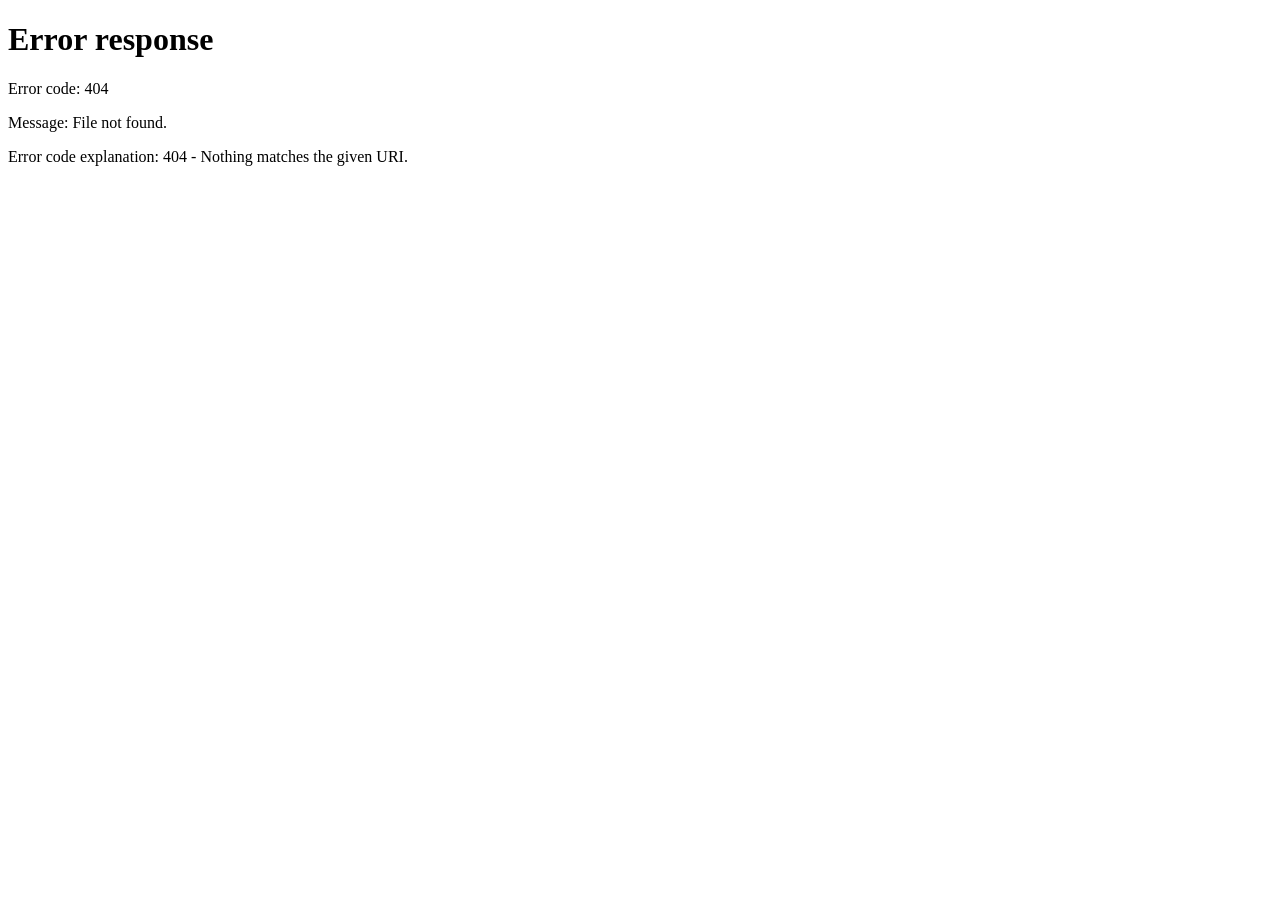
==== commit a18fc1dc: "feat(guide): add yunnan mobile guide with source-linked gallery" ====
--- a/static/index.html
+++ b/static/index.html
@@ -1,201 +1,11 @@
 <!DOCTYPE html>
 <html lang="zh-CN">
 <head>
-    <meta charset="UTF-8" />
-    <meta name="viewport" content="width=device-width, initial-scale=1.0" />
-    <title>数字学习自传访谈</title>
-    <link rel="stylesheet" href="/static/styles.css" />
+  <meta charset="UTF-8" />
+  <meta http-equiv="refresh" content="0; url=/guides/yunnan" />
+  <title>云南路线指南</title>
 </head>
 <body>
-<div class="orb orb-a"></div>
-<div class="orb orb-b"></div>
-<canvas id="celebrateCanvas" aria-hidden="true"></canvas>
-
-<div class="app-shell" id="appShell">
-    <header class="topbar glass">
-        <div class="topbar-main">
-            <p class="kicker">Digital Learning Interview</p>
-            <h1>数字学习自传访谈</h1>
-            <div class="meta-row">
-                <span class="pill pill-stage" id="stageBadge" data-stage="consent_pending">同意访谈</span>
-                <span class="pill" id="tokenBadge">未开始</span>
-                <span class="pill" id="statsBadge">暂无记录</span>
-            </div>
-        </div>
-        <div class="topbar-actions">
-            <button class="btn btn-primary" id="newInterviewBtn">开启新访谈</button>
-            <button class="btn btn-danger" id="withdrawBtn">撤回访谈</button>
-        </div>
-    </header>
-
-    <section class="workspace glass">
-        <main class="dialog-main">
-            <div class="dialog-toolbar">
-                <div class="speed-card" aria-label="思考速度控制">
-                    <span class="speed-label">思考速度</span>
-                    <div class="speed-toggle" role="group" aria-label="思考速度">
-                        <button class="speed-btn active" id="speedFastBtn" type="button">快</button>
-                        <button class="speed-btn" id="speedSlowBtn" type="button">慢</button>
-                    </div>
-                    <span class="speed-hint" id="speedHint">可随时切换</span>
-                </div>
-            </div>
-            <div class="messages" id="messages"></div>
-            <div class="composer">
-                <div class="composer-top">
-                    <span id="wordCounter">0 字</span>
-                    <div class="composer-top-actions">
-                        <span id="statusLine">准备开始</span>
-                        <button class="btn btn-primary small hidden" id="advanceStageBtn">进入下一阶段</button>
-                    </div>
-                </div>
-                <textarea id="userInput" placeholder="输入你的回答。双击 Enter 发送；Shift+Enter 换行；Cmd/Ctrl+Enter 立即发送。"></textarea>
-                <div class="composer-actions">
-                    <button class="btn btn-warning" id="skipBtn">跳过本题</button>
-                    <button class="btn btn-plain" id="altBtn">替代提交</button>
-                    <button class="btn btn-secondary" id="finalizeBtn">生成草稿</button>
-                    <div class="review-actions" id="reviewActions">
-                        <button class="btn btn-plain" id="viewDraftBtn">查看草稿</button>
-                        <button class="btn btn-plain" id="reviseDraftTriggerBtn">继续修改</button>
-                        <button class="btn btn-primary" id="approveFinalBtn">确认定稿</button>
-                    </div>
-                    <button class="send-btn" id="sendBtn" title="发送">
-                        <svg xmlns="http://www.w3.org/2000/svg" viewBox="0 0 24 24" width="20" height="20" fill="currentColor">
-                            <path d="M3.478 2.405a.75.75 0 00-.926.94l2.432 7.905H13.5a.75.75 0 010 1.5H4.984l-2.432 7.905a.75.75 0 00.926.94 60.519 60.519 0 0018.445-8.986.75.75 0 000-1.218A60.517 60.517 0 003.478 2.405z"/>
-                        </svg>
-                    </button>
-                </div>
-            </div>
-        </main>
-
-        <aside class="assist-side">
-            <section class="guide-card">
-                <div class="guide-head">
-                    <h2 id="guideTitle">访谈引导</h2>
-                    <button class="btn btn-plain small" id="shuffleSparkBtn">换一组灵感</button>
-                </div>
-                <p id="guideDesc">从最近一次学习场景开始：平台、时间、内容、感受各说一句。</p>
-                <div class="chip-col" id="quickChips"></div>
-            </section>
-
-            <section class="tips-card">
-                <h3>如何写得更好</h3>
-                <ul>
-                    <li>先讲事件，再讲感受，再讲变化。</li>
-                    <li>遇到不想回答的问题可以直接跳过。</li>
-                    <li>草稿阶段可以反复修改直到满意。</li>
-                </ul>
-            </section>
-        </aside>
-    </section>
-</div>
-
-<button class="progress-fab" id="progressFab" type="button" title="查看访谈进度">
-    <span class="fab-pct" id="progressFabPct">0%</span>
-</button>
-
-<section class="progress-panel glass" id="progressPanel">
-    <div class="progress-head">
-        <div>
-            <p class="progress-kicker">Your progress</p>
-            <p class="progress-percent"><span id="progressPercent">0%</span> to complete</p>
-        </div>
-        <p class="progress-eta">⏱ <span id="progressEta">45 min</span></p>
-    </div>
-    <p class="progress-stage-hint" id="progressStageHint">当前步骤：同意访谈。</p>
-    <p class="progress-stage-eta" id="progressStageEta">本阶段预计还需：1-2 min</p>
-    <div class="progress-rail-wrap" id="progressRailWrap">
-        <div class="progress-rail">
-            <div class="progress-fill" id="progressFill"></div>
-            <div class="progress-track" id="progressTrack"></div>
-        </div>
-        <div class="progress-bubble" id="progressBubble">同意访谈</div>
-    </div>
-</section>
-
-<div class="onboarding-overlay" id="onboardingOverlay">
-    <div class="onboarding-modal">
-        <p class="modal-kicker">Welcome</p>
-        <h2>开始之前，先确认参与方式</h2>
-        <p>本访谈用于研究写作，系统会匿名化处理。你可拒答、跳过、撤回或后续修改。</p>
-        <ol>
-            <li>创建会话（开启新访谈）</li>
-            <li>确认同意（我同意并开始）</li>
-            <li>进入全屏访谈，不再占用页面额外空间</li>
-        </ol>
-        <p class="dynamic" id="overlayDynamicText">点击“我同意并开始”后将自动进入访谈。</p>
-        <div class="onboarding-actions">
-            <button class="btn btn-primary" id="overlayAgreeBtn">我同意并开始</button>
-            <button class="btn btn-plain" id="overlayDeclineBtn">不同意参与</button>
-        </div>
-    </div>
-</div>
-
-<div class="modal" id="introOverlay">
-    <div class="sheet intro-sheet" role="dialog" aria-modal="true" aria-labelledby="introOverlayTitle">
-        <p class="modal-kicker">Introduction</p>
-        <h2 id="introOverlayTitle">把“写问卷”变成一场有趣的自传对话</h2>
-        <p class="sheet-sub">这页介绍只会在你同意访谈后展示一次。</p>
-        <ul class="intro-list">
-            <li>越具体越好：平台、时间、内容、场景、感受。</li>
-            <li>你可以随时跳过、撤回、替代提交或继续改稿。</li>
-            <li>右侧提供灵感提示；底部进度块显示访谈推进。</li>
-        </ul>
-        <div class="sheet-actions">
-            <button class="btn btn-primary" id="introConfirmBtn">我知道了，开始访谈</button>
-        </div>
-    </div>
-</div>
-
-<div class="modal" id="altModal">
-    <div class="sheet" role="dialog" aria-modal="true" aria-labelledby="altModalTitle">
-        <h2 id="altModalTitle">替代提交</h2>
-        <p class="sheet-sub">可贴链接，或直接粘贴转写文本。</p>
-        <div class="form-grid">
-            <label>提交类型
-                <select id="altType">
-                    <option value="audio">audio</option>
-                    <option value="video">video</option>
-                    <option value="text_document">text_document</option>
-                </select>
-            </label>
-            <label>链接（可选）
-                <input class="field" id="altUrl" placeholder="https://..." />
-            </label>
-            <label>转写文本（建议）
-                <textarea class="field" id="altTranscript" rows="6" placeholder="粘贴音频或视频转写"></textarea>
-            </label>
-            <label>补充说明（可选）
-                <textarea class="field" id="altNote" rows="3" placeholder="例如：昨晚散步时口述"></textarea>
-            </label>
-        </div>
-        <div class="sheet-actions">
-            <button class="btn btn-plain" id="altCancelBtn">取消</button>
-            <button class="btn btn-primary" id="altSubmitBtn">提交替代材料</button>
-        </div>
-    </div>
-</div>
-
-<div class="modal" id="draftModal">
-    <div class="sheet" role="dialog" aria-modal="true" aria-labelledby="draftModalTitle">
-        <h2 id="draftModalTitle">自传草稿</h2>
-        <p class="sheet-sub">先通读，再给具体修改指令。</p>
-        <pre id="draftContent">尚未生成草稿。</pre>
-        <div class="form-grid">
-            <label>修改指令
-                <textarea class="field" id="reviseInstruction" rows="3" placeholder="例如：减少概括，增加职场阶段的具体事件和情绪"></textarea>
-            </label>
-        </div>
-        <div class="sheet-actions">
-            <button class="btn btn-plain" id="draftCloseBtn">关闭</button>
-            <button class="btn btn-plain" id="reviseBtn">继续修改草稿</button>
-            <button class="btn btn-primary" id="approveBtn">确认定稿</button>
-        </div>
-    </div>
-</div>
-
-<div class="toast" id="toast"></div>
-
-<script src="/static/app.js" defer></script>
+  <p>Redirecting to <a href="/guides/yunnan">/guides/yunnan</a> ...</p>
 </body>
 </html>
